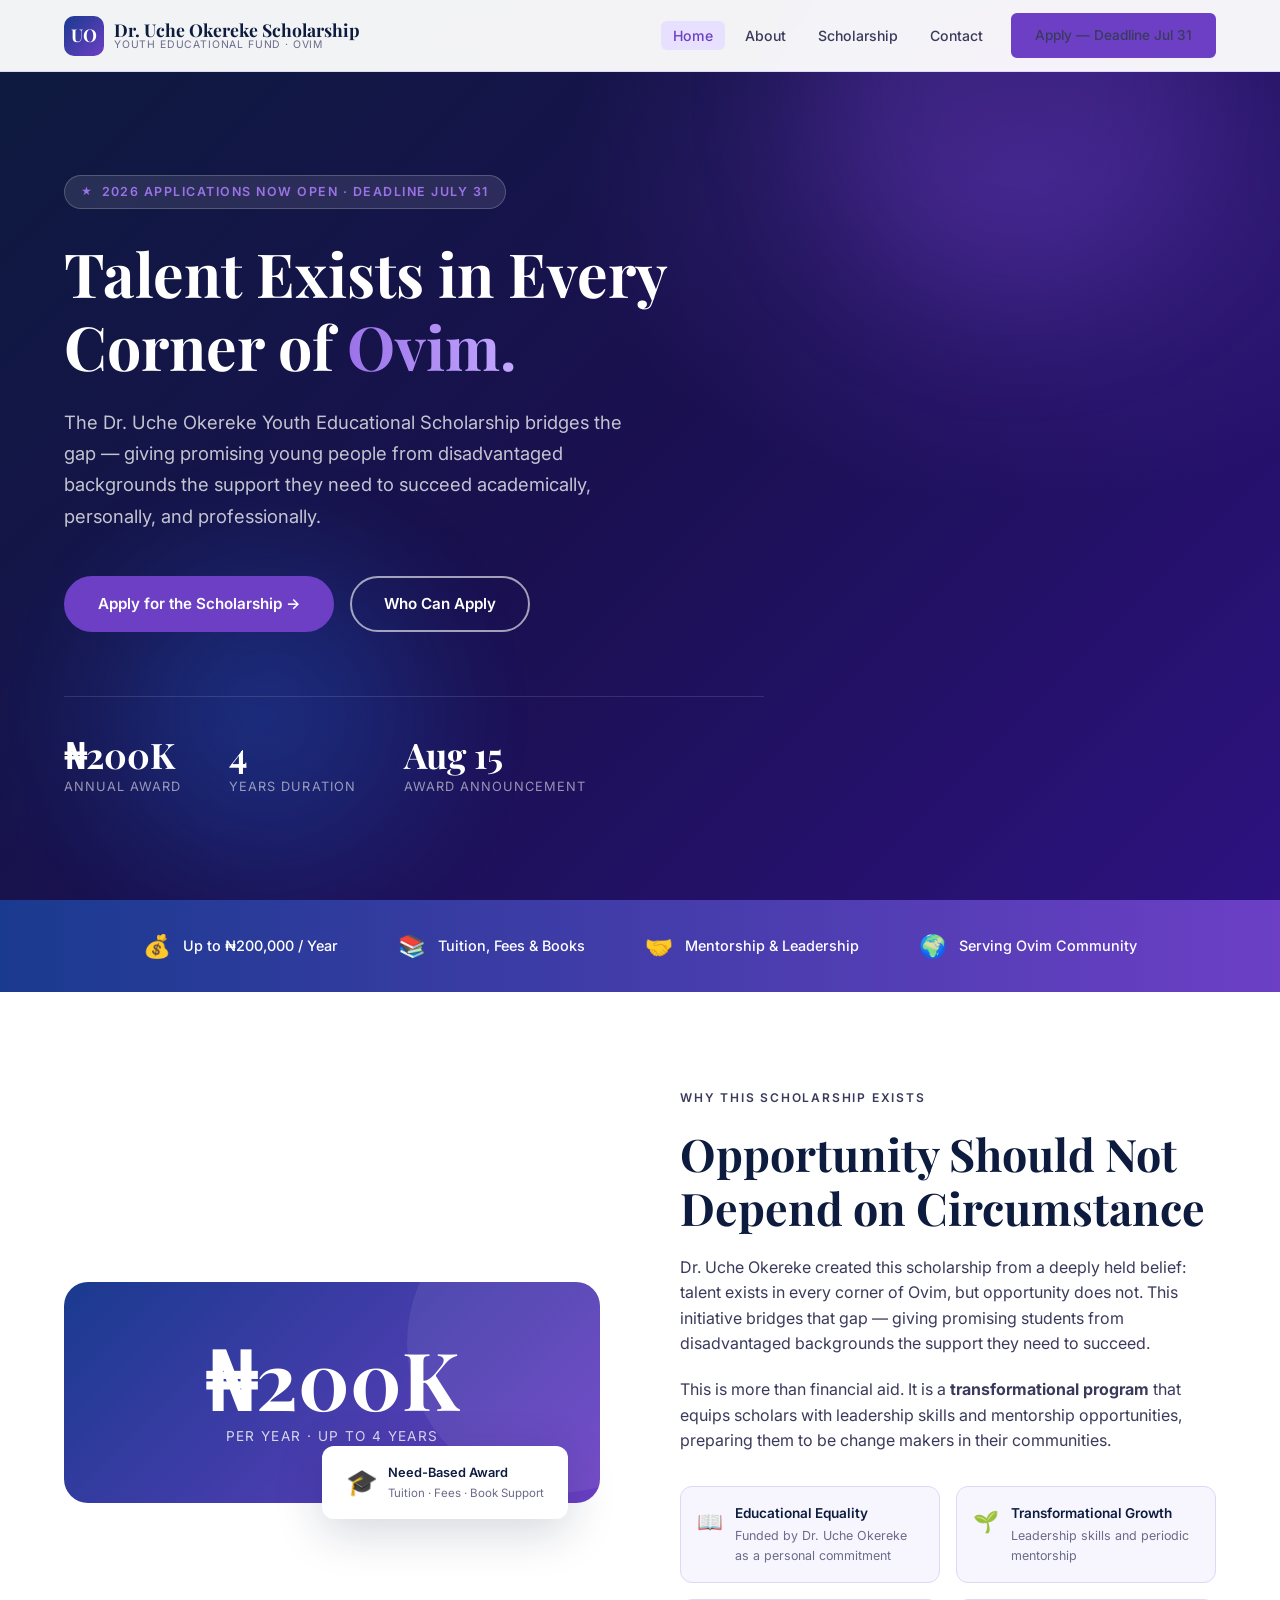
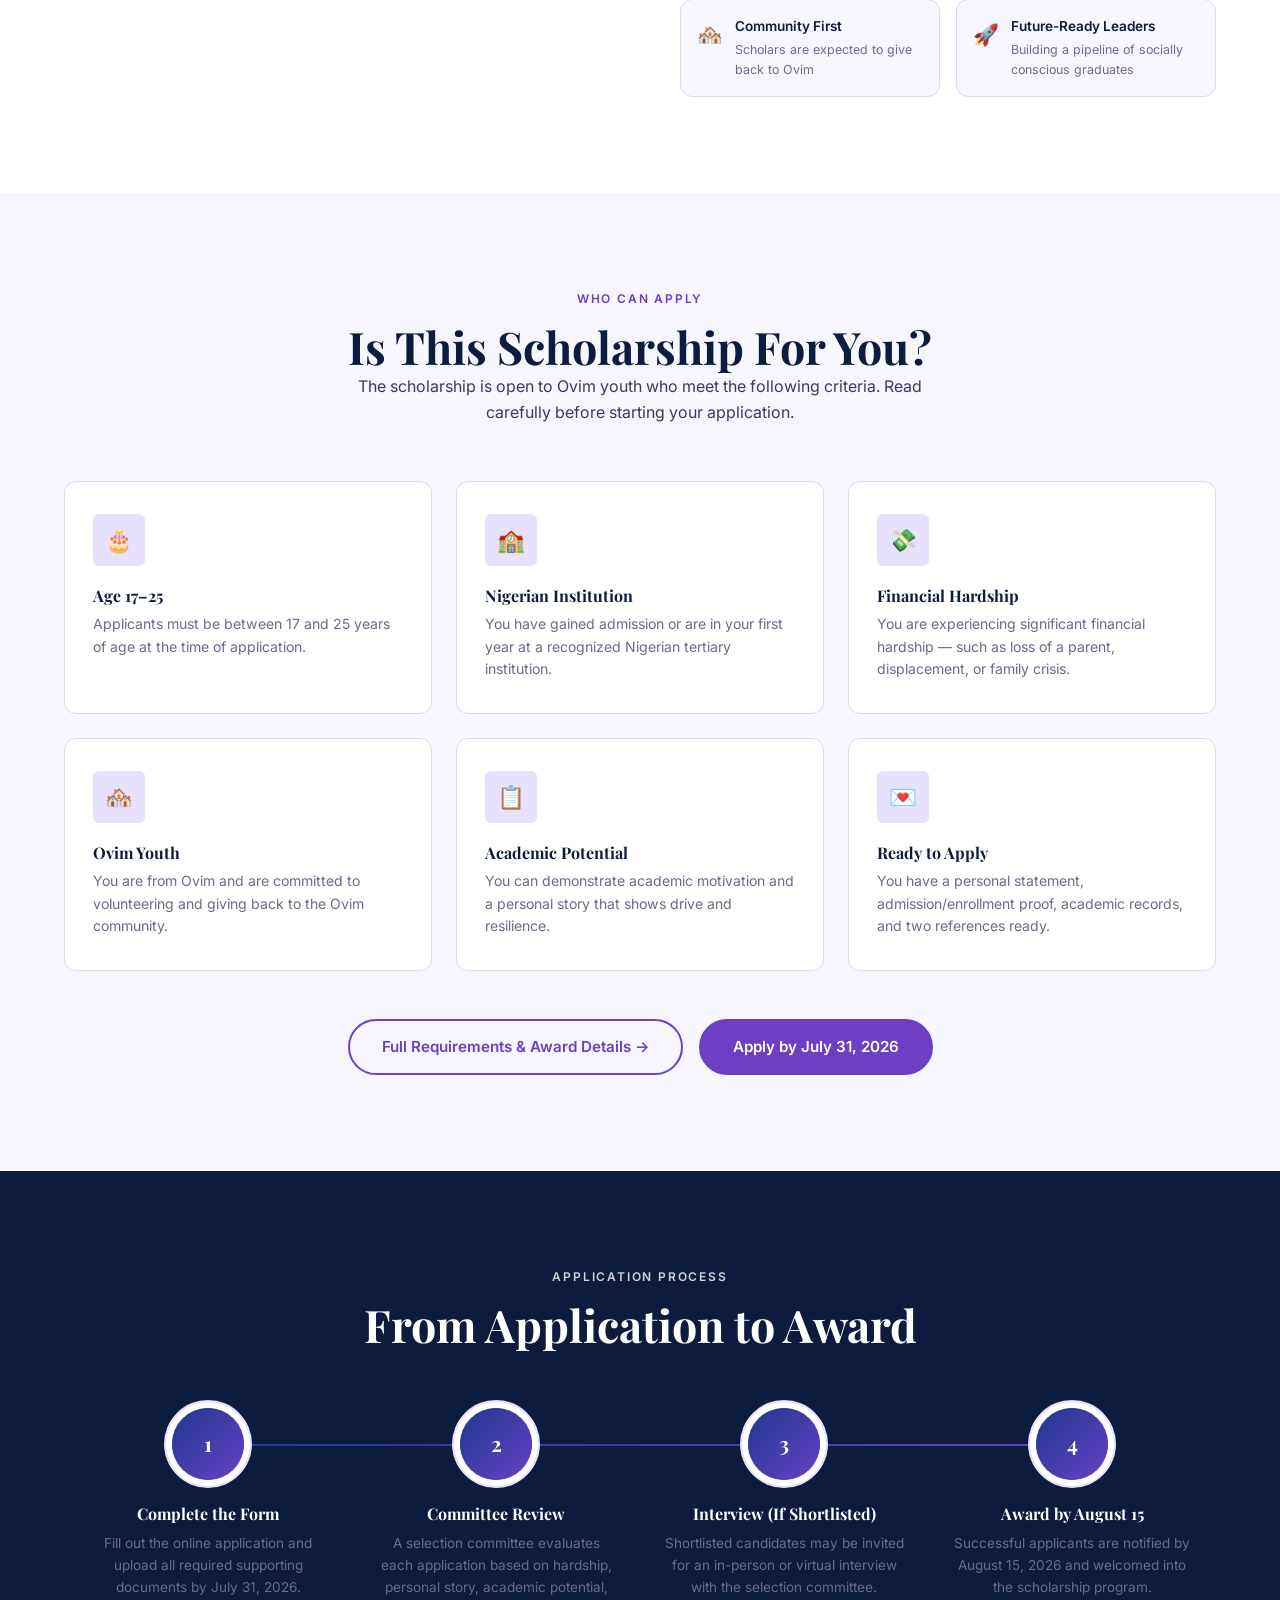
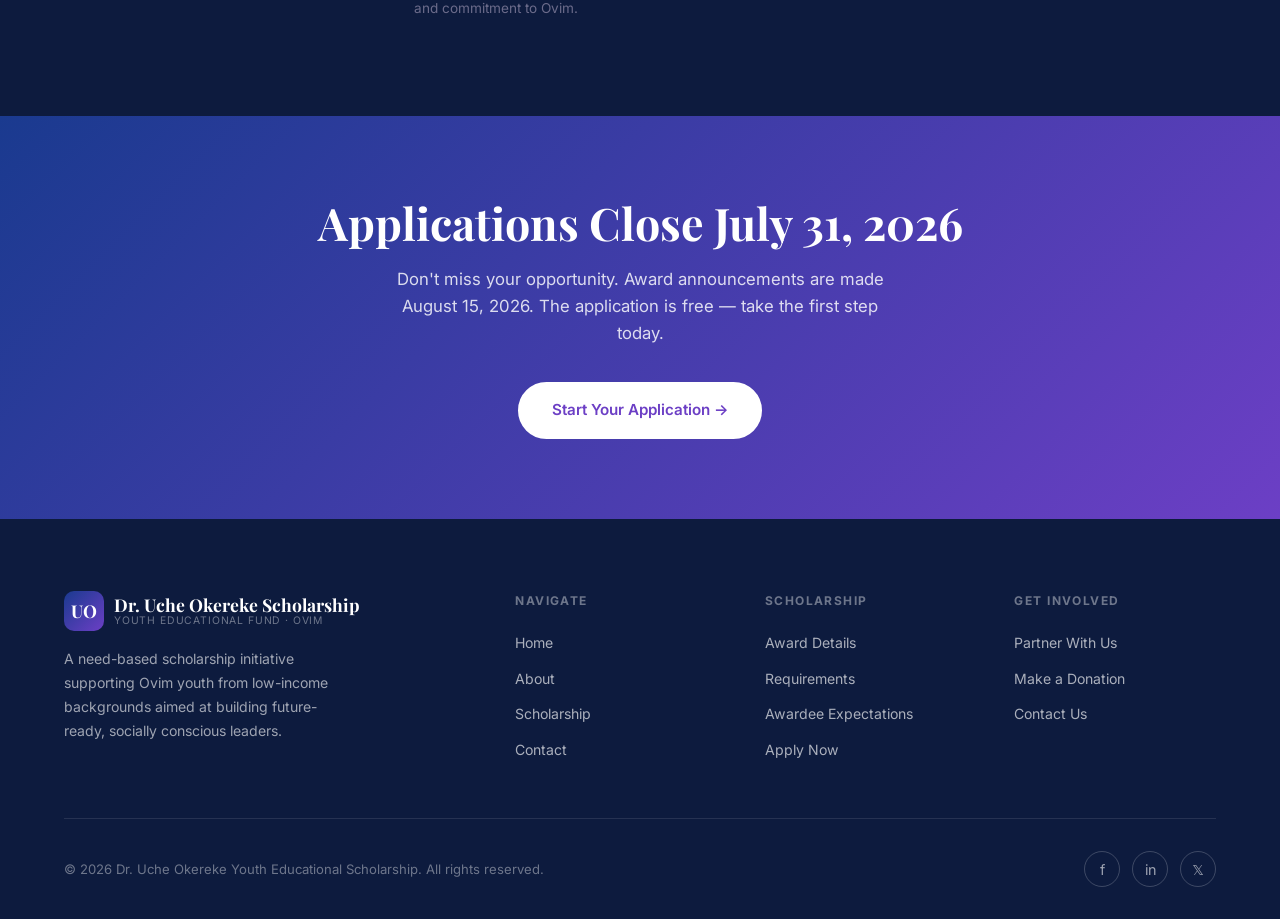
==== index.html @ 99427099 "urls" ====
<!DOCTYPE html>
<html lang="en">
<head>
  <meta charset="UTF-8" />
  <meta name="viewport" content="width=device-width, initial-scale=1.0" />
  <title>Dr. Uche Okereke Youth Educational Scholarship</title>
  <meta name="description" content="A need-based scholarship supporting Ovim youth from low-income backgrounds pursuing higher education at Nigerian institutions." />
  <link rel="stylesheet" href="css/styles.css" />
  <link rel="icon" href="data:image/svg+xml,<svg xmlns='http://www.w3.org/2000/svg' viewBox='0 0 32 32'><rect width='32' height='32' rx='8' fill='%236c3fc5'/><text y='24' x='5' font-size='22'>🎓</text></svg>" />
</head>
<body>

  <!-- NAVIGATION -->
  <nav class="navbar" role="navigation" aria-label="Main navigation">
    <div class="container">
      <a href="/" class="nav-logo" aria-label="Scholarship Home">
        <div class="nav-logo__icon">UO</div>
        <div class="nav-logo__text">
          Dr. Uche Okereke Scholarship
          <span>Youth Educational Fund · Ovim</span>
        </div>
      </a>
      <button class="nav-toggle" id="navToggle" aria-label="Toggle menu" aria-expanded="false">
        <span></span><span></span><span></span>
      </button>
      <ul class="nav-links" id="navLinks" role="list">
        <li><a href="/" class="active">Home</a></li>
        <li><a href="/about">About</a></li>
        <li><a href="/scholarship">Scholarship</a></li>
        <li><a href="/contact">Contact</a></li>
        <li><a href="/application" class="btn btn--primary">Apply — Deadline Jul 31</a></li>
      </ul>
    </div>
  </nav>


  <!-- HERO -->
  <header class="hero">
    <div class="hero__orb hero__orb--1"></div>
    <div class="hero__orb hero__orb--2"></div>
    <div class="container">
      <div class="hero__content">
        <div class="hero__tag">2026 Applications Now Open · Deadline July 31</div>
        <h1>Talent Exists in Every Corner of <em>Ovim.</em></h1>
        <p class="hero__sub">
          The Dr. Uche Okereke Youth Educational Scholarship bridges the gap — giving
          promising young people from disadvantaged backgrounds the support they need
          to succeed academically, personally, and professionally.
        </p>
        <div class="hero__actions">
          <a href="/application" class="btn btn--primary">Apply for the Scholarship →</a>
          <a href="/scholarship" class="btn btn--outline-white">Who Can Apply</a>
        </div>
        <div class="hero__stats">
          <div>
            <div class="hero__stat-num">₦200K</div>
            <div class="hero__stat-label">Annual Award</div>
          </div>
          <div>
            <div class="hero__stat-num">4</div>
            <div class="hero__stat-label">Years Duration</div>
          </div>
          <div>
            <div class="hero__stat-num">Aug 15</div>
            <div class="hero__stat-label">Award Announcement</div>
          </div>
        </div>
      </div>
    </div>
  </header>


  <!-- MISSION STRIP -->
  <div class="mission-strip">
    <div class="container">
      <div class="mission-strip__inner">
        <div class="mission-strip__item">
          <span class="mission-strip__item-icon">💰</span>
          <span class="mission-strip__item-text">Up to ₦200,000 / Year</span>
        </div>
        <div class="mission-strip__item">
          <span class="mission-strip__item-icon">📚</span>
          <span class="mission-strip__item-text">Tuition, Fees &amp; Books</span>
        </div>
        <div class="mission-strip__item">
          <span class="mission-strip__item-icon">🤝</span>
          <span class="mission-strip__item-text">Mentorship &amp; Leadership</span>
        </div>
        <div class="mission-strip__item">
          <span class="mission-strip__item-icon">🌍</span>
          <span class="mission-strip__item-text">Serving Ovim Community</span>
        </div>
      </div>
    </div>
  </div>


  <!-- ABOUT SECTION -->
  <section class="section" id="about">
    <div class="container">
      <div class="about-grid">

        <div class="about__visual fade-up">
          <div class="about__card">
            <div class="about__card-num">₦200K</div>
            <div class="about__card-label">Per Year · Up to 4 Years</div>
          </div>
          <div class="about__badge">
            <div class="about__badge-icon">🎓</div>
            <div class="about__badge-text">
              Need-Based Award
              <span>Tuition · Fees · Book Support</span>
            </div>
          </div>
        </div>

        <div class="about__text fade-up">
          <p class="eyebrow">Why This Scholarship Exists</p>
          <h2>Opportunity Should Not Depend on Circumstance</h2>
          <p>
            Dr. Uche Okereke created this scholarship from a deeply held belief: talent exists in every
            corner of Ovim, but opportunity does not. This initiative bridges that gap — giving promising
            students from disadvantaged backgrounds the support they need to succeed.
          </p>
          <p>
            This is more than financial aid. It is a <strong>transformational program</strong> that equips
            scholars with leadership skills and mentorship opportunities, preparing them to be
            change makers in their communities.
          </p>
          <div class="about__values fade-up-stagger">
            <div class="about__value-item">
              <div class="about__value-icon">📖</div>
              <div>
                <div class="about__value-title">Educational Equality</div>
                <div class="about__value-desc">Funded by Dr. Uche Okereke as a personal commitment</div>
              </div>
            </div>
            <div class="about__value-item">
              <div class="about__value-icon">🌱</div>
              <div>
                <div class="about__value-title">Transformational Growth</div>
                <div class="about__value-desc">Leadership skills and periodic mentorship</div>
              </div>
            </div>
            <div class="about__value-item">
              <div class="about__value-icon">🏘️</div>
              <div>
                <div class="about__value-title">Community First</div>
                <div class="about__value-desc">Scholars are expected to give back to Ovim</div>
              </div>
            </div>
            <div class="about__value-item">
              <div class="about__value-icon">🚀</div>
              <div>
                <div class="about__value-title">Future-Ready Leaders</div>
                <div class="about__value-desc">Building a pipeline of socially conscious graduates</div>
              </div>
            </div>
          </div>
        </div>

      </div>
    </div>
  </section>


  <!-- WHO CAN APPLY -->
  <section class="section section--alt" id="eligibility">
    <div class="container">
      <div style="text-align:center; max-width:600px; margin:0 auto 56px;" class="fade-up">
        <p class="eyebrow">Who Can Apply</p>
        <h2>Is This Scholarship For You?</h2>
        <p>The scholarship is open to Ovim youth who meet the following criteria. Read carefully before starting your application.</p>
      </div>

      <div class="eligibility-grid fade-up-stagger">
        <div class="eligibility-card">
          <div class="eligibility-card__icon">🎂</div>
          <h3>Age 17–25</h3>
          <p>Applicants must be between 17 and 25 years of age at the time of application.</p>
        </div>
        <div class="eligibility-card">
          <div class="eligibility-card__icon">🏫</div>
          <h3>Nigerian Institution</h3>
          <p>You have gained admission or are in your first year at a recognized Nigerian tertiary institution.</p>
        </div>
        <div class="eligibility-card">
          <div class="eligibility-card__icon">💸</div>
          <h3>Financial Hardship</h3>
          <p>You are experiencing significant financial hardship — such as loss of a parent, displacement, or family crisis.</p>
        </div>
        <div class="eligibility-card">
          <div class="eligibility-card__icon">🏘️</div>
          <h3>Ovim Youth</h3>
          <p>You are from Ovim and are committed to volunteering and giving back to the Ovim community.</p>
        </div>
        <div class="eligibility-card">
          <div class="eligibility-card__icon">📋</div>
          <h3>Academic Potential</h3>
          <p>You can demonstrate academic motivation and a personal story that shows drive and resilience.</p>
        </div>
        <div class="eligibility-card">
          <div class="eligibility-card__icon">💌</div>
          <h3>Ready to Apply</h3>
          <p>You have a personal statement, admission/enrollment proof, academic records, and two references ready.</p>
        </div>
      </div>

      <div style="text-align:center; margin-top:48px;" class="fade-up">
        <a href="/scholarship" class="btn btn--outline">Full Requirements &amp; Award Details →</a>
        &nbsp;&nbsp;
        <a href="/application" class="btn btn--primary">Apply by July 31, 2026</a>
      </div>
    </div>
  </section>


  <!-- HOW IT WORKS -->
  <section class="section section--dark">
    <div class="container">
      <div style="text-align:center; max-width:560px; margin:0 auto 0;" class="fade-up">
        <p class="eyebrow eyebrow--white">Application Process</p>
        <h2>From Application to Award</h2>
      </div>
      <div class="process-steps fade-up-stagger">
        <div class="step">
          <div class="step__num">1</div>
          <h3>Complete the Form</h3>
          <p>Fill out the online application and upload all required supporting documents by July 31, 2026.</p>
        </div>
        <div class="step">
          <div class="step__num">2</div>
          <h3>Committee Review</h3>
          <p>A selection committee evaluates each application based on hardship, personal story, academic potential, and commitment to Ovim.</p>
        </div>
        <div class="step">
          <div class="step__num">3</div>
          <h3>Interview (If Shortlisted)</h3>
          <p>Shortlisted candidates may be invited for an in-person or virtual interview with the selection committee.</p>
        </div>
        <div class="step">
          <div class="step__num">4</div>
          <h3>Award by August 15</h3>
          <p>Successful applicants are notified by August 15, 2026 and welcomed into the scholarship program.</p>
        </div>
      </div>
    </div>
  </section>


  <!-- CTA BANNER -->
  <section class="section" style="background:linear-gradient(135deg,var(--royal-blue),var(--vivid-purple));text-align:center;padding:80px 0;">
    <div class="container fade-up">
      <h2 style="color:white;margin-bottom:16px;">Applications Close July 31, 2026</h2>
      <p style="color:rgba(255,255,255,0.82);max-width:500px;margin:0 auto 36px;font-size:1.05rem;">
        Don't miss your opportunity. Award announcements are made August 15, 2026.
        The application is free — take the first step today.
      </p>
      <a href="/application" class="btn btn--white">Start Your Application →</a>
    </div>
  </section>


  <!-- FOOTER -->
  <footer class="footer">
    <div class="container">
      <div class="footer-grid">
        <div class="footer-brand">
          <div class="nav-logo" style="margin-bottom:12px;">
            <div class="nav-logo__icon">UO</div>
            <div class="nav-logo__text" style="color:white;">
              Dr. Uche Okereke Scholarship
              <span style="color:rgba(255,255,255,0.4);">Youth Educational Fund · Ovim</span>
            </div>
          </div>
          <p>A need-based scholarship initiative supporting Ovim youth from low-income backgrounds aimed at building future-ready, socially conscious leaders.</p>
        </div>
        <div>
          <div class="footer-col__title">Navigate</div>
          <ul class="footer-col__links">
            <li><a href="/">Home</a></li>
            <li><a href="/about">About</a></li>
            <li><a href="/scholarship">Scholarship</a></li>
            <li><a href="/contact">Contact</a></li>
          </ul>
        </div>
        <div>
          <div class="footer-col__title">Scholarship</div>
          <ul class="footer-col__links">
            <li><a href="/scholarship">Award Details</a></li>
            <li><a href="/scholarship#requirements">Requirements</a></li>
            <li><a href="/scholarship#expectations">Awardee Expectations</a></li>
            <li><a href="/application">Apply Now</a></li>
          </ul>
        </div>
        <div>
          <div class="footer-col__title">Get Involved</div>
          <ul class="footer-col__links">
            <li><a href="/contact">Partner With Us</a></li>
            <li><a href="/contact">Make a Donation</a></li>
            <li><a href="/contact">Contact Us</a></li>
          </ul>
        </div>
      </div>
      <div class="footer-bottom">
        <p>© 2026 Dr. Uche Okereke Youth Educational Scholarship. All rights reserved.</p>
        <div class="social-links">
          <a href="#" class="social-link" aria-label="Facebook">f</a>
          <a href="#" class="social-link" aria-label="Instagram">in</a>
          <a href="#" class="social-link" aria-label="Twitter">𝕏</a>
        </div>
      </div>
    </div>
  </footer>

  <script src="js/main.js"></script>
</body>
</html>
---- css/styles.css ----
/* ============================================================
   SCHOLARSHIP FOUNDATION — Global Styles
   Color Scheme: Blue · Purple · White
   ============================================================ */

/* ---------- Google Fonts ---------- */
@import url('https://fonts.googleapis.com/css2?family=Playfair+Display:wght@600;700&family=Inter:wght@300;400;500;600&display=swap');

/* ---------- CSS Variables ---------- */
:root {
  --deep-navy:    #0d1b3e;   /* primary dark */
  --royal-blue:   #1a3a8f;   /* primary blue */
  --mid-blue:     #2756c8;   /* accent blue */
  --vivid-purple: #6c3fc5;   /* signature purple */
  --soft-purple:  #9b72e8;   /* light purple */
  --lavender:     #e8e0ff;   /* tint / background accent */
  --white:        #ffffff;
  --off-white:    #f7f6ff;   /* very subtle purple tint */
  --text-dark:    #0d1b3e;
  --text-body:    #3a3a5c;
  --text-muted:   #6b6b8a;
  --border:       #ddd8f5;

  --display-font: 'Playfair Display', Georgia, serif;
  --body-font:    'Inter', system-ui, sans-serif;

  --radius-sm: 6px;
  --radius-md: 12px;
  --radius-lg: 24px;
  --shadow:    0 4px 24px rgba(108, 63, 197, 0.12);
  --shadow-lg: 0 12px 48px rgba(13, 27, 62, 0.18);

  --nav-height: 72px;
  --max-width:  1200px;
}

/* ---------- Reset ---------- */
*, *::before, *::after { box-sizing: border-box; margin: 0; padding: 0; }
html { scroll-behavior: smooth; }
body {
  font-family: var(--body-font);
  color: var(--text-body);
  background: var(--white);
  line-height: 1.6;
  -webkit-font-smoothing: antialiased;
}
img { max-width: 100%; display: block; }
a { color: inherit; text-decoration: none; }
ul { list-style: none; }

/* ---------- Utility ---------- */
.container { width: 90%; max-width: var(--max-width); margin: 0 auto; }
.section { padding: 96px 0; }
.section--alt { background: var(--off-white); }
.section--dark { background: var(--deep-navy); color: var(--white); }

.eyebrow {
  font-family: var(--body-font);
  font-size: 0.75rem;
  font-weight: 600;
  letter-spacing: 0.15em;
  text-transform: uppercase;
  color: var(--vivid-purple);
  margin-bottom: 12px;
}
.eyebrow--white { color: var(--soft-purple); }

h1, h2, h3, h4 { font-family: var(--display-font); color: var(--text-dark); line-height: 1.2; }
.section--dark h1,
.section--dark h2,
.section--dark h3 { color: var(--white); }

h1 { font-size: clamp(2.4rem, 5vw, 3.8rem); }
h2 { font-size: clamp(1.8rem, 3.5vw, 2.8rem); }
h3 { font-size: 1.4rem; }

p { font-size: 1rem; color: var(--text-body); }
.section--dark p { color: rgba(255,255,255,0.8); }

/* ---------- Buttons ---------- */
.btn {
  display: inline-flex;
  align-items: center;
  gap: 8px;
  padding: 14px 32px;
  border-radius: 50px;
  font-family: var(--body-font);
  font-size: 0.95rem;
  font-weight: 600;
  cursor: pointer;
  border: 2px solid transparent;
  transition: all 0.25s ease;
  white-space: nowrap;
}
.btn--primary {
  background: var(--vivid-purple);
  color: var(--white);
  border-color: var(--vivid-purple);
}
.btn--primary:hover {
  background: #5a2fa8;
  border-color: #5a2fa8;
  transform: translateY(-2px);
  box-shadow: 0 8px 24px rgba(108,63,197,0.35);
}
.btn--outline {
  background: transparent;
  color: var(--vivid-purple);
  border-color: var(--vivid-purple);
}
.btn--outline:hover {
  background: var(--vivid-purple);
  color: var(--white);
  transform: translateY(-2px);
}
.btn--white {
  background: var(--white);
  color: var(--vivid-purple);
  border-color: var(--white);
}
.btn--white:hover {
  background: var(--lavender);
  transform: translateY(-2px);
}
.btn--outline-white {
  background: transparent;
  color: var(--white);
  border-color: rgba(255,255,255,0.6);
}
.btn--outline-white:hover {
  background: rgba(255,255,255,0.12);
  border-color: var(--white);
}

/* ---------- Navigation ---------- */
.navbar {
  position: fixed;
  top: 0; left: 0; right: 0;
  height: var(--nav-height);
  background: rgba(255,255,255,0.95);
  backdrop-filter: blur(12px);
  -webkit-backdrop-filter: blur(12px);
  border-bottom: 1px solid var(--border);
  z-index: 1000;
  display: flex;
  align-items: center;
}
.navbar .container {
  display: flex;
  align-items: center;
  justify-content: space-between;
  width: 90%;
}
.nav-logo {
  display: flex;
  align-items: center;
  gap: 10px;
}
.nav-logo__icon {
  width: 40px; height: 40px;
  background: linear-gradient(135deg, var(--royal-blue), var(--vivid-purple));
  border-radius: 10px;
  display: flex; align-items: center; justify-content: center;
  color: white; font-family: var(--display-font); font-size: 1.1rem; font-weight: 700;
}
.nav-logo__text {
  font-family: var(--display-font);
  font-size: 1.1rem;
  font-weight: 700;
  color: var(--deep-navy);
  line-height: 1.1;
}
.nav-logo__text span { display: block; font-size: 0.65rem; font-family: var(--body-font); color: var(--text-muted); font-weight: 400; letter-spacing: 0.08em; text-transform: uppercase; }

.nav-links {
  display: flex;
  align-items: center;
  gap: 8px;
}
.nav-links a {
  font-size: 0.88rem;
  font-weight: 500;
  color: var(--text-body);
  padding: 6px 12px;
  border-radius: var(--radius-sm);
  transition: all 0.2s;
}
.nav-links a:hover, .nav-links a.active {
  color: var(--vivid-purple);
  background: var(--lavender);
}
.nav-links .btn { margin-left: 8px; padding: 10px 22px; font-size: 0.85rem; }

.nav-toggle {
  display: none;
  background: none; border: none; cursor: pointer;
  flex-direction: column; gap: 5px; padding: 4px;
}
.nav-toggle span {
  display: block; width: 24px; height: 2px;
  background: var(--deep-navy);
  transition: all 0.3s;
  border-radius: 2px;
}

/* ---------- Hero ---------- */
.hero {
  min-height: 100vh;
  display: flex;
  align-items: center;
  position: relative;
  overflow: hidden;
  padding-top: var(--nav-height);
  background: linear-gradient(135deg, var(--deep-navy) 0%, #1a1050 50%, #2d1280 100%);
}
.hero::before {
  content: '';
  position: absolute;
  inset: 0;
  background:
    radial-gradient(ellipse 60% 60% at 80% 20%, rgba(108,63,197,0.35) 0%, transparent 60%),
    radial-gradient(ellipse 40% 50% at 20% 80%, rgba(27,58,143,0.4) 0%, transparent 55%);
  pointer-events: none;
}
/* Floating orb decoration */
.hero__orb {
  position: absolute;
  border-radius: 50%;
  filter: blur(60px);
  pointer-events: none;
  animation: float 8s ease-in-out infinite;
}
.hero__orb--1 {
  width: 400px; height: 400px;
  background: rgba(108,63,197,0.25);
  top: -100px; right: 5%;
  animation-delay: 0s;
}
.hero__orb--2 {
  width: 280px; height: 280px;
  background: rgba(39,86,200,0.2);
  bottom: 5%; left: 10%;
  animation-delay: -4s;
}
@keyframes float {
  0%, 100% { transform: translateY(0) scale(1); }
  50%       { transform: translateY(-30px) scale(1.05); }
}

.hero__content {
  position: relative;
  z-index: 1;
  max-width: 700px;
  padding: 80px 0;
}
.hero__tag {
  display: inline-flex;
  align-items: center;
  gap: 8px;
  background: rgba(255,255,255,0.1);
  border: 1px solid rgba(255,255,255,0.2);
  color: var(--soft-purple);
  font-size: 0.78rem;
  font-weight: 600;
  letter-spacing: 0.12em;
  text-transform: uppercase;
  padding: 6px 16px;
  border-radius: 50px;
  margin-bottom: 28px;
}
.hero__tag::before { content: '★'; font-size: 0.65rem; }
.hero h1 { color: var(--white); margin-bottom: 24px; }
.hero h1 em {
  font-style: normal;
  background: linear-gradient(90deg, var(--soft-purple), #c3a8ff);
  -webkit-background-clip: text;
  -webkit-text-fill-color: transparent;
  background-clip: text;
}
.hero__sub {
  font-size: 1.15rem;
  color: rgba(255,255,255,0.75);
  margin-bottom: 44px;
  max-width: 560px;
  line-height: 1.7;
}
.hero__actions { display: flex; gap: 16px; flex-wrap: wrap; }
.hero__stats {
  display: flex;
  gap: 48px;
  margin-top: 64px;
  padding-top: 40px;
  border-top: 1px solid rgba(255,255,255,0.12);
  flex-wrap: wrap;
}
.hero__stat-num {
  font-family: var(--display-font);
  font-size: 2.2rem;
  font-weight: 700;
  color: var(--white);
  line-height: 1;
}
.hero__stat-label {
  font-size: 0.8rem;
  color: rgba(255,255,255,0.55);
  margin-top: 4px;
  text-transform: uppercase;
  letter-spacing: 0.08em;
}

/* ---------- Mission Strip ---------- */
.mission-strip {
  background: linear-gradient(90deg, var(--royal-blue), var(--vivid-purple));
  padding: 28px 0;
  overflow: hidden;
}
.mission-strip__inner {
  display: flex;
  align-items: center;
  justify-content: center;
  gap: 60px;
  flex-wrap: wrap;
}
.mission-strip__item {
  display: flex;
  align-items: center;
  gap: 12px;
  color: white;
}
.mission-strip__item-icon {
  font-size: 1.4rem;
}
.mission-strip__item-text {
  font-size: 0.9rem;
  font-weight: 500;
}

/* ---------- About Section ---------- */
.about-grid {
  display: grid;
  grid-template-columns: 1fr 1fr;
  gap: 80px;
  align-items: center;
}
.about__visual {
  position: relative;
}
.about__card {
  background: linear-gradient(135deg, var(--royal-blue), var(--vivid-purple));
  border-radius: var(--radius-lg);
  padding: 56px 40px;
  color: white;
  text-align: center;
  position: relative;
  overflow: hidden;
}
.about__card::after {
  content: '';
  position: absolute;
  top: -40%; right: -20%;
  width: 300px; height: 300px;
  border-radius: 50%;
  background: rgba(255,255,255,0.07);
}
.about__card-num {
  font-family: var(--display-font);
  font-size: 5rem;
  font-weight: 700;
  line-height: 1;
  margin-bottom: 8px;
}
.about__card-label { font-size: 0.85rem; opacity: 0.8; text-transform: uppercase; letter-spacing: 0.1em; }
.about__badge {
  position: absolute;
  bottom: -16px; right: 32px;
  background: var(--white);
  border-radius: var(--radius-md);
  padding: 16px 24px;
  box-shadow: var(--shadow-lg);
  display: flex; align-items: center; gap: 10px;
}
.about__badge-icon { font-size: 1.6rem; }
.about__badge-text { font-size: 0.8rem; font-weight: 600; color: var(--text-dark); }
.about__badge-text span { display: block; font-weight: 400; color: var(--text-muted); font-size: 0.72rem; }

.about__text h2 { margin-bottom: 20px; }
.about__text p { margin-bottom: 20px; color: var(--text-body); }
.about__values {
  display: grid;
  grid-template-columns: 1fr 1fr;
  gap: 16px;
  margin-top: 32px;
}
.about__value-item {
  display: flex;
  align-items: flex-start;
  gap: 12px;
  padding: 16px;
  background: var(--off-white);
  border-radius: var(--radius-md);
  border: 1px solid var(--border);
}
.about__value-icon { font-size: 1.3rem; flex-shrink: 0; margin-top: 2px; }
.about__value-title { font-weight: 600; font-size: 0.85rem; color: var(--text-dark); }
.about__value-desc { font-size: 0.78rem; color: var(--text-muted); margin-top: 2px; }

/* ---------- Eligibility ---------- */
.eligibility-grid {
  display: grid;
  grid-template-columns: repeat(auto-fit, minmax(280px, 1fr));
  gap: 24px;
  margin-top: 56px;
}
.eligibility-card {
  background: var(--white);
  border: 1px solid var(--border);
  border-radius: var(--radius-md);
  padding: 32px 28px;
  transition: all 0.3s ease;
  position: relative;
  overflow: hidden;
}
.eligibility-card::before {
  content: '';
  position: absolute;
  top: 0; left: 0; right: 0;
  height: 3px;
  background: linear-gradient(90deg, var(--royal-blue), var(--vivid-purple));
  transform: scaleX(0);
  transform-origin: left;
  transition: transform 0.3s ease;
}
.eligibility-card:hover { box-shadow: var(--shadow); transform: translateY(-4px); border-color: var(--soft-purple); }
.eligibility-card:hover::before { transform: scaleX(1); }
.eligibility-card__icon {
  width: 52px; height: 52px;
  background: var(--lavender);
  border-radius: var(--radius-sm);
  display: flex; align-items: center; justify-content: center;
  font-size: 1.4rem;
  margin-bottom: 20px;
}
.eligibility-card h3 { font-size: 1rem; margin-bottom: 8px; }
.eligibility-card p { font-size: 0.88rem; color: var(--text-muted); line-height: 1.6; }

/* ---------- Process Steps ---------- */
.process-steps {
  display: grid;
  grid-template-columns: repeat(auto-fit, minmax(220px, 1fr));
  gap: 0;
  margin-top: 56px;
  position: relative;
}
.process-steps::before {
  content: '';
  position: absolute;
  top: 36px; left: 10%; right: 10%;
  height: 2px;
  background: linear-gradient(90deg, var(--royal-blue), var(--vivid-purple));
}
.step {
  text-align: center;
  padding: 0 24px;
  position: relative;
  z-index: 1;
}
.step__num {
  width: 72px; height: 72px;
  background: linear-gradient(135deg, var(--royal-blue), var(--vivid-purple));
  border-radius: 50%;
  display: flex; align-items: center; justify-content: center;
  font-family: var(--display-font);
  font-size: 1.3rem;
  font-weight: 700;
  color: white;
  margin: 0 auto 24px;
  box-shadow: 0 0 0 6px var(--white), 0 0 0 8px var(--lavender);
}
.step h3 { margin-bottom: 10px; font-size: 1rem; }
.step p { font-size: 0.85rem; color: var(--text-muted); }

/* ---------- Application Page ---------- */
.application-layout {
  display: grid;
  grid-template-columns: 1fr 360px;
  gap: 48px;
  align-items: start;
  padding-top: calc(var(--nav-height) + 48px);
}

.application-form-wrap {
  background: var(--white);
  border: 1px solid var(--border);
  border-radius: var(--radius-lg);
  padding: 48px;
  box-shadow: var(--shadow);
}
.form-title { margin-bottom: 8px; }
.form-subtitle { color: var(--text-muted); margin-bottom: 40px; font-size: 0.95rem; }

.form-section {
  margin-bottom: 40px;
  padding-bottom: 40px;
  border-bottom: 1px solid var(--border);
}
.form-section:last-of-type { border-bottom: none; margin-bottom: 0; }
.form-section__title {
  font-family: var(--display-font);
  font-size: 1.1rem;
  color: var(--deep-navy);
  margin-bottom: 24px;
  padding-bottom: 12px;
  border-bottom: 2px solid var(--lavender);
  display: flex;
  align-items: center;
  gap: 10px;
}
.form-section__title .section-icon { font-size: 1.1rem; }

.form-row { display: grid; grid-template-columns: 1fr 1fr; gap: 20px; }
.form-group { margin-bottom: 20px; }
.form-group label {
  display: block;
  font-size: 0.82rem;
  font-weight: 600;
  color: var(--text-dark);
  margin-bottom: 6px;
  text-transform: uppercase;
  letter-spacing: 0.06em;
}
.form-group label .required { color: var(--vivid-purple); margin-left: 2px; }

.form-group input:not([type="checkbox"]):not([type="radio"]):not([type="file"]),
.form-group select,
.form-group textarea {
  width: 100%;
  padding: 12px 16px;
  border: 1.5px solid var(--border);
  border-radius: var(--radius-sm);
  font-family: var(--body-font);
  font-size: 0.92rem;
  color: var(--text-dark);
  background: var(--white);
  transition: all 0.2s;
  outline: none;
  -webkit-appearance: none;
}

/* Checkboxes and radios — never get the full-width input treatment */
.form-group input[type="checkbox"],
.form-group input[type="radio"] {
  width: auto;
  padding: 0;
  border: none;
  background: none;
  -webkit-appearance: auto;
  appearance: auto;
  flex-shrink: 0;
  width: 18px;
  height: 18px;
  margin-top: 2px;
  accent-color: var(--vivid-purple);
  cursor: pointer;
  position: static; /* prevent any accidental absolute positioning bleed */
  z-index: auto;
}
.form-group input:focus,
.form-group select:focus,
.form-group textarea:focus {
  border-color: var(--vivid-purple);
  box-shadow: 0 0 0 3px rgba(108,63,197,0.12);
}
.form-group input.error,
.form-group select.error,
.form-group textarea.error { border-color: #e74c3c; }
.form-group .error-msg { font-size: 0.78rem; color: #e74c3c; margin-top: 4px; display: none; }
.form-group.has-error .error-msg { display: block; }

.form-group textarea { min-height: 100px; resize: vertical; }
.form-group select { cursor: pointer; background-image: url("data:image/svg+xml,%3Csvg xmlns='http://www.w3.org/2000/svg' width='12' height='8' viewBox='0 0 12 8'%3E%3Cpath d='M1 1l5 5 5-5' stroke='%236b6b8a' stroke-width='1.5' fill='none' stroke-linecap='round'/%3E%3C/svg%3E"); background-repeat: no-repeat; background-position: right 14px center; padding-right: 40px; }

.form-hint { font-size: 0.78rem; color: var(--text-muted); margin-top: 4px; }

.radio-group, .checkbox-group {
  display: flex;
  flex-direction: column;
  gap: 10px;
}
.radio-item, .checkbox-item {
  display: flex;
  align-items: flex-start;
  gap: 12px;
  cursor: pointer;
  font-size: 0.9rem;
  color: var(--text-body);
  padding: 10px 14px;
  border-radius: var(--radius-sm);
  transition: background 0.15s;
  user-select: none;
}
.radio-item:hover, .checkbox-item:hover {
  background: var(--lavender);
}
.radio-item input, .checkbox-item input {
  /* reset any inherited input styles */
  width: 18px !important;
  height: 18px !important;
  min-width: 18px;
  padding: 0 !important;
  border: none !important;
  background: none !important;
  box-shadow: none !important;
  margin-top: 2px;
  flex-shrink: 0;
  accent-color: var(--vivid-purple);
  cursor: pointer;
  position: static !important;
  -webkit-appearance: auto !important;
  appearance: auto !important;
  z-index: auto !important;
}

.file-upload {
  border: 2px dashed var(--border);
  border-radius: var(--radius-md);
  padding: 32px;
  text-align: center;
  cursor: pointer;
  transition: all 0.2s;
  position: relative;
  overflow: hidden; /* contain the absolute file input inside this box only */
  z-index: 0;
}
.file-upload:hover, .file-upload.dragover {
  border-color: var(--vivid-purple);
  background: var(--lavender);
}
.file-upload input[type="file"] {
  position: absolute;
  inset: 0;
  opacity: 0;
  cursor: pointer;
  border: none;
  box-shadow: none;
  padding: 0;
}
.file-upload input[type="file"]:focus { box-shadow: none; }
.file-upload__icon { font-size: 2rem; margin-bottom: 10px; }
.file-upload__text { font-size: 0.88rem; color: var(--text-muted); }
.file-upload__text strong { color: var(--vivid-purple); }
.file-upload__hint { font-size: 0.75rem; color: var(--text-muted); margin-top: 6px; }
.file-name-display { font-size: 0.82rem; color: var(--vivid-purple); margin-top: 8px; font-weight: 500; }

/* Progress bar */
.form-progress {
  display: flex;
  align-items: center;
  gap: 0;
  margin-bottom: 40px;
}
.progress-step {
  display: flex;
  align-items: center;
  flex: 1;
}
.progress-step__dot {
  width: 32px; height: 32px;
  border-radius: 50%;
  background: var(--border);
  border: 2px solid var(--border);
  display: flex; align-items: center; justify-content: center;
  font-size: 0.75rem;
  font-weight: 700;
  color: var(--text-muted);
  flex-shrink: 0;
  transition: all 0.3s;
}
.progress-step.active .progress-step__dot {
  background: var(--vivid-purple);
  border-color: var(--vivid-purple);
  color: white;
}
.progress-step.done .progress-step__dot {
  background: var(--royal-blue);
  border-color: var(--royal-blue);
  color: white;
}
.progress-step__line {
  flex: 1;
  height: 2px;
  background: var(--border);
  transition: background 0.3s;
}
.progress-step.done .progress-step__line { background: var(--royal-blue); }
.progress-step__label {
  display: none;
}

/* Sidebar */
.application-sidebar { display: flex; flex-direction: column; gap: 24px; }
.sidebar-card {
  background: var(--white);
  border: 1px solid var(--border);
  border-radius: var(--radius-md);
  padding: 28px 24px;
  box-shadow: var(--shadow);
}
.sidebar-card__title {
  font-family: var(--display-font);
  font-size: 1rem;
  color: var(--deep-navy);
  margin-bottom: 16px;
  display: flex; align-items: center; gap: 8px;
}
.sidebar-card--cta {
  background: linear-gradient(135deg, var(--royal-blue), var(--vivid-purple));
  border: none;
  color: white;
}
.sidebar-card--cta .sidebar-card__title { color: white; }
.sidebar-card--cta p { color: rgba(255,255,255,0.85); font-size: 0.88rem; }
.requirements-list { display: flex; flex-direction: column; gap: 12px; }
.req-item { display: flex; align-items: flex-start; gap: 10px; }
.req-check { color: #22c55e; font-size: 1rem; flex-shrink: 0; margin-top: 1px; }
.req-text { font-size: 0.85rem; color: var(--text-body); line-height: 1.5; }
.deadline-date {
  font-family: var(--display-font);
  font-size: 1.8rem;
  color: white;
  font-weight: 700;
  margin: 12px 0 4px;
}
.deadline-label { font-size: 0.75rem; opacity: 0.7; text-transform: uppercase; letter-spacing: 0.08em; }

.form-submit-area {
  margin-top: 40px;
  padding-top: 32px;
  border-top: 1px solid var(--border);
  display: flex;
  justify-content: space-between;
  align-items: center;
  gap: 16px;
  flex-wrap: wrap;
}
.form-submit-area .btn { min-width: 160px; justify-content: center; }

/* Success message */
.success-message {
  display: none;
  text-align: center;
  padding: 60px 40px;
}
.success-message__icon { font-size: 4rem; margin-bottom: 20px; }
.success-message h2 { color: var(--deep-navy); margin-bottom: 12px; }
.success-message p { color: var(--text-muted); max-width: 400px; margin: 0 auto 28px; }

/* ---------- Page Hero (inner pages) ---------- */
.page-hero {
  background: linear-gradient(135deg, var(--deep-navy) 0%, #1a1050 100%);
  padding: calc(var(--nav-height) + 64px) 0 64px;
  text-align: center;
  position: relative;
  overflow: hidden;
}
.page-hero::before {
  content: '';
  position: absolute;
  inset: 0;
  background: radial-gradient(ellipse 50% 80% at 50% 0%, rgba(108,63,197,0.3) 0%, transparent 70%);
}
.page-hero .container { position: relative; z-index: 1; }
.page-hero h1 { color: white; margin-bottom: 16px; }
.page-hero p { color: rgba(255,255,255,0.7); font-size: 1.1rem; max-width: 600px; margin: 0 auto; }

/* ---------- Scholarship Details ---------- */
.award-cards {
  display: grid;
  grid-template-columns: repeat(auto-fit, minmax(200px, 1fr));
  gap: 24px;
  margin: 48px 0;
}
.award-card {
  background: var(--white);
  border: 1px solid var(--border);
  border-radius: var(--radius-md);
  padding: 32px 24px;
  text-align: center;
  transition: all 0.3s;
}
.award-card:hover { box-shadow: var(--shadow); transform: translateY(-4px); }
.award-card__icon { font-size: 2.2rem; margin-bottom: 16px; }
.award-card__value {
  font-family: var(--display-font);
  font-size: 1.6rem;
  font-weight: 700;
  color: var(--deep-navy);
  margin-bottom: 6px;
}
.award-card__label { font-size: 0.82rem; color: var(--text-muted); }

/* ---------- Contact ---------- */
.contact-grid {
  display: grid;
  grid-template-columns: 1fr 1fr;
  gap: 64px;
  align-items: start;
}
.contact-info__item {
  display: flex;
  align-items: flex-start;
  gap: 16px;
  padding: 24px 0;
  border-bottom: 1px solid var(--border);
}
.contact-info__item:last-child { border-bottom: none; }
.contact-info__icon {
  width: 44px; height: 44px;
  background: var(--lavender);
  border-radius: var(--radius-sm);
  display: flex; align-items: center; justify-content: center;
  font-size: 1.1rem;
  flex-shrink: 0;
}
.contact-info__title { font-weight: 600; font-size: 0.9rem; color: var(--text-dark); margin-bottom: 4px; }
.contact-info__value { font-size: 0.88rem; color: var(--text-muted); }

/* ---------- Footer ---------- */
.footer {
  background: var(--deep-navy);
  color: white;
  padding: 72px 0 32px;
}
.footer-grid {
  display: grid;
  grid-template-columns: 2fr 1fr 1fr 1fr;
  gap: 48px;
  margin-bottom: 56px;
}
.footer-brand p { color: rgba(255,255,255,0.6); font-size: 0.88rem; margin-top: 16px; max-width: 280px; line-height: 1.7; }
.footer-col__title { font-size: 0.75rem; font-weight: 700; text-transform: uppercase; letter-spacing: 0.12em; color: rgba(255,255,255,0.4); margin-bottom: 20px; }
.footer-col__links { display: flex; flex-direction: column; gap: 10px; }
.footer-col__links a { font-size: 0.88rem; color: rgba(255,255,255,0.65); transition: color 0.2s; }
.footer-col__links a:hover { color: var(--soft-purple); }
.footer-bottom {
  padding-top: 32px;
  border-top: 1px solid rgba(255,255,255,0.1);
  display: flex;
  justify-content: space-between;
  align-items: center;
  flex-wrap: wrap;
  gap: 16px;
}
.footer-bottom p { font-size: 0.82rem; color: rgba(255,255,255,0.4); }
.social-links { display: flex; gap: 12px; }
.social-link {
  width: 36px; height: 36px;
  border-radius: 50%;
  border: 1px solid rgba(255,255,255,0.2);
  display: flex; align-items: center; justify-content: center;
  font-size: 0.9rem;
  color: rgba(255,255,255,0.6);
  transition: all 0.2s;
}
.social-link:hover { border-color: var(--soft-purple); color: var(--soft-purple); background: rgba(155,114,232,0.12); }

/* ---------- Notification Toast ---------- */
.toast {
  position: fixed;
  bottom: 32px; right: 32px;
  background: var(--deep-navy);
  color: white;
  padding: 16px 24px;
  border-radius: var(--radius-md);
  box-shadow: var(--shadow-lg);
  font-size: 0.9rem;
  z-index: 9999;
  transform: translateY(100px);
  opacity: 0;
  transition: all 0.4s cubic-bezier(0.34, 1.56, 0.64, 1);
  display: flex;
  align-items: center;
  gap: 10px;
  max-width: 360px;
}
.toast.show { transform: translateY(0); opacity: 1; }
.toast.toast--success { border-left: 4px solid #22c55e; }
.toast.toast--error { border-left: 4px solid #ef4444; }

/* ---------- Mobile Nav ---------- */
@media (max-width: 900px) {
  .nav-links {
    position: fixed;
    top: var(--nav-height); left: 0; right: 0;
    background: white;
    flex-direction: column;
    align-items: stretch;
    padding: 20px 24px 28px;
    border-bottom: 1px solid var(--border);
    box-shadow: var(--shadow-lg);
    transform: translateY(-120%);
    transition: transform 0.35s cubic-bezier(0.4, 0, 0.2, 1);
    z-index: 999;
  }
  .nav-links.open { transform: translateY(0); }
  .nav-links a { padding: 10px 4px; border-radius: 0; border-bottom: 1px solid var(--border); }
  .nav-links a:last-child { border-bottom: none; }
  .nav-links .btn { margin: 12px 0 0; width: 100%; justify-content: center; }
  .nav-toggle { display: flex; }
  .nav-toggle.open span:nth-child(1) { transform: translateY(7px) rotate(45deg); }
  .nav-toggle.open span:nth-child(2) { opacity: 0; }
  .nav-toggle.open span:nth-child(3) { transform: translateY(-7px) rotate(-45deg); }
}

@media (max-width: 1024px) {
  .about-grid { grid-template-columns: 1fr; gap: 48px; }
  .about__visual { max-width: 460px; }
  .application-layout { grid-template-columns: 1fr; }
  .application-sidebar { order: -1; }
  .contact-grid { grid-template-columns: 1fr; }
  .footer-grid { grid-template-columns: 1fr 1fr; gap: 32px; }
}

@media (max-width: 640px) {
  .section { padding: 64px 0; }
  .hero__stats { gap: 28px; }
  .process-steps::before { display: none; }
  .form-row { grid-template-columns: 1fr; }
  .about__values { grid-template-columns: 1fr; }
  .application-form-wrap { padding: 28px 20px; }
  .footer-grid { grid-template-columns: 1fr; }
  .hero__actions { flex-direction: column; }
  .hero__actions .btn { width: 100%; justify-content: center; }
}

/* ---------- Animations ---------- */
.fade-up {
  opacity: 0;
  transform: translateY(32px);
  transition: opacity 0.6s ease, transform 0.6s ease;
}
.fade-up.visible { opacity: 1; transform: translateY(0); }

/* Stagger children */
.fade-up-stagger > * {
  opacity: 0;
  transform: translateY(24px);
  transition: opacity 0.5s ease, transform 0.5s ease;
}
.fade-up-stagger.visible > *:nth-child(1) { opacity: 1; transform: none; transition-delay: 0s; }
.fade-up-stagger.visible > *:nth-child(2) { opacity: 1; transform: none; transition-delay: 0.1s; }
.fade-up-stagger.visible > *:nth-child(3) { opacity: 1; transform: none; transition-delay: 0.2s; }
.fade-up-stagger.visible > *:nth-child(4) { opacity: 1; transform: none; transition-delay: 0.3s; }
.fade-up-stagger.visible > *:nth-child(5) { opacity: 1; transform: none; transition-delay: 0.4s; }
.fade-up-stagger.visible > *:nth-child(6) { opacity: 1; transform: none; transition-delay: 0.5s; }

/* Reduced motion */
@media (prefers-reduced-motion: reduce) {
  *, .fade-up, .fade-up-stagger > * { transition: none !important; animation: none !important; }
  .fade-up, .fade-up-stagger > * { opacity: 1; transform: none; }
}
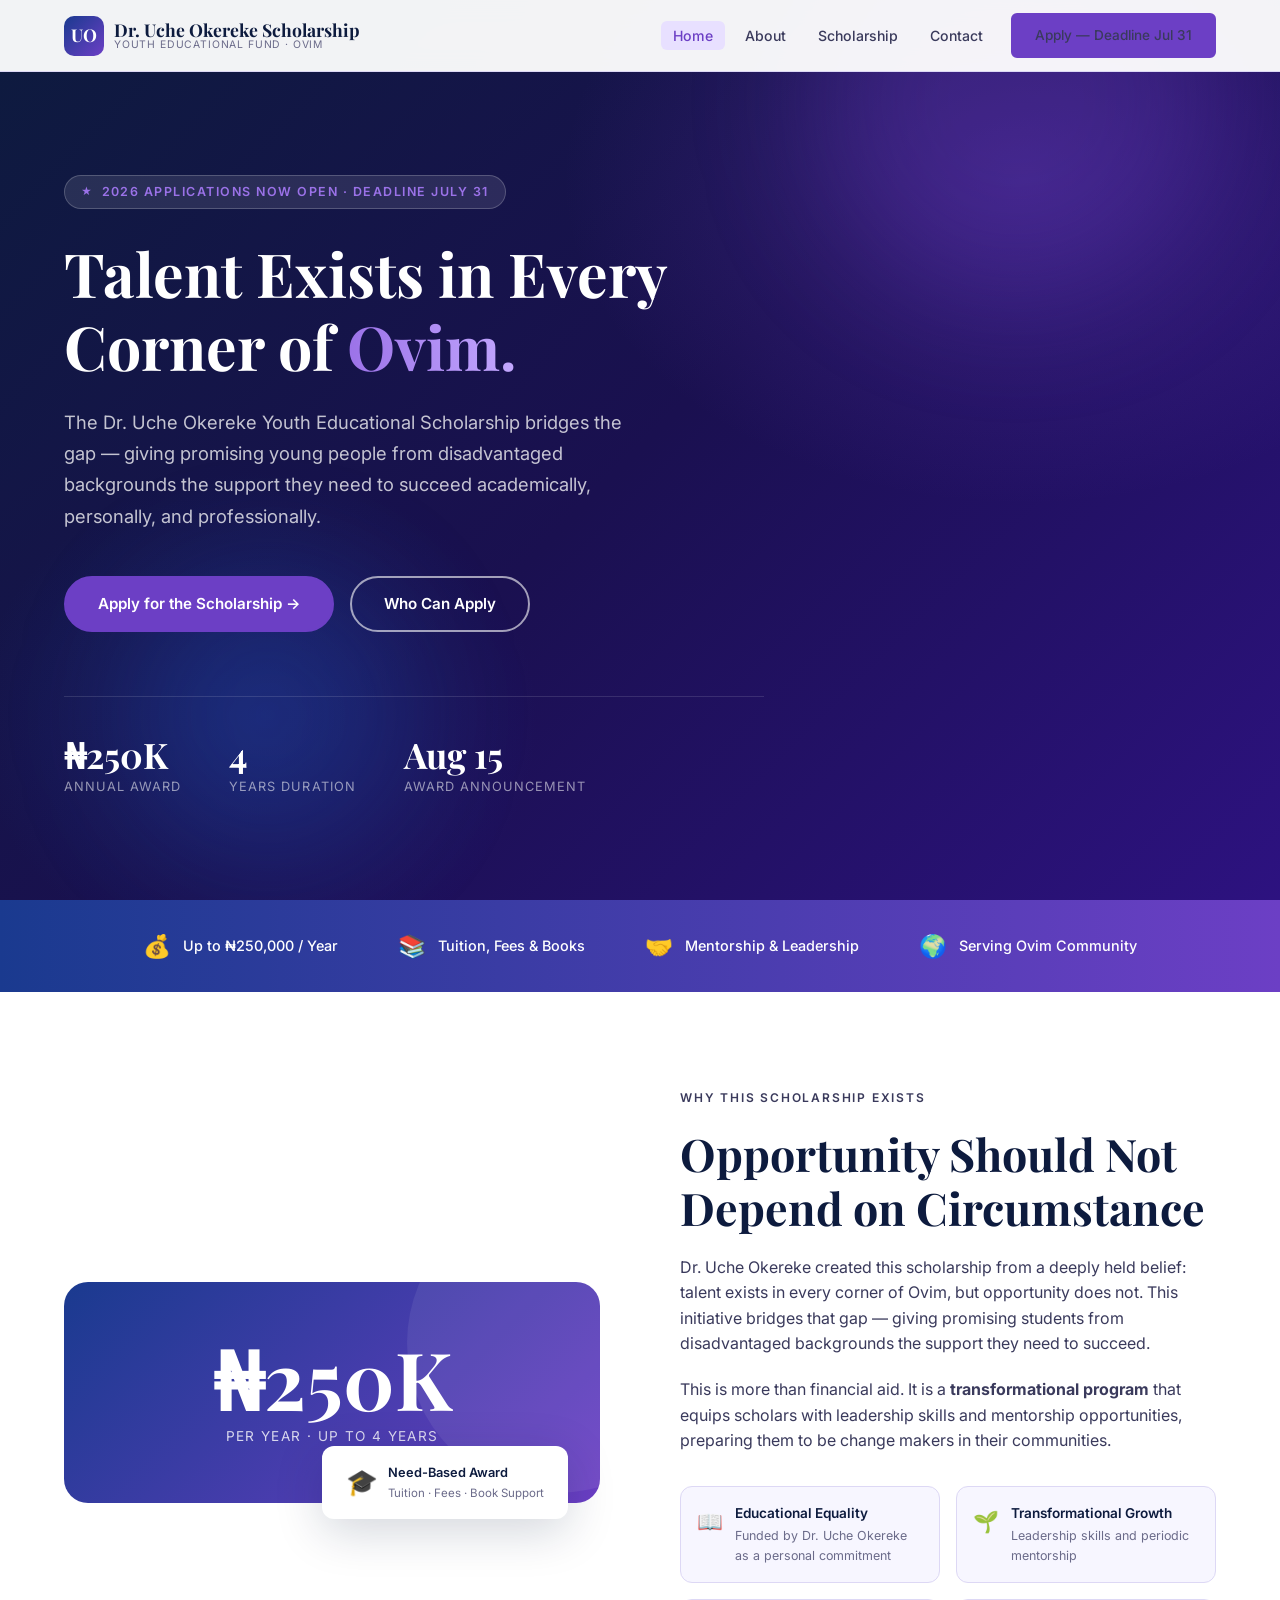
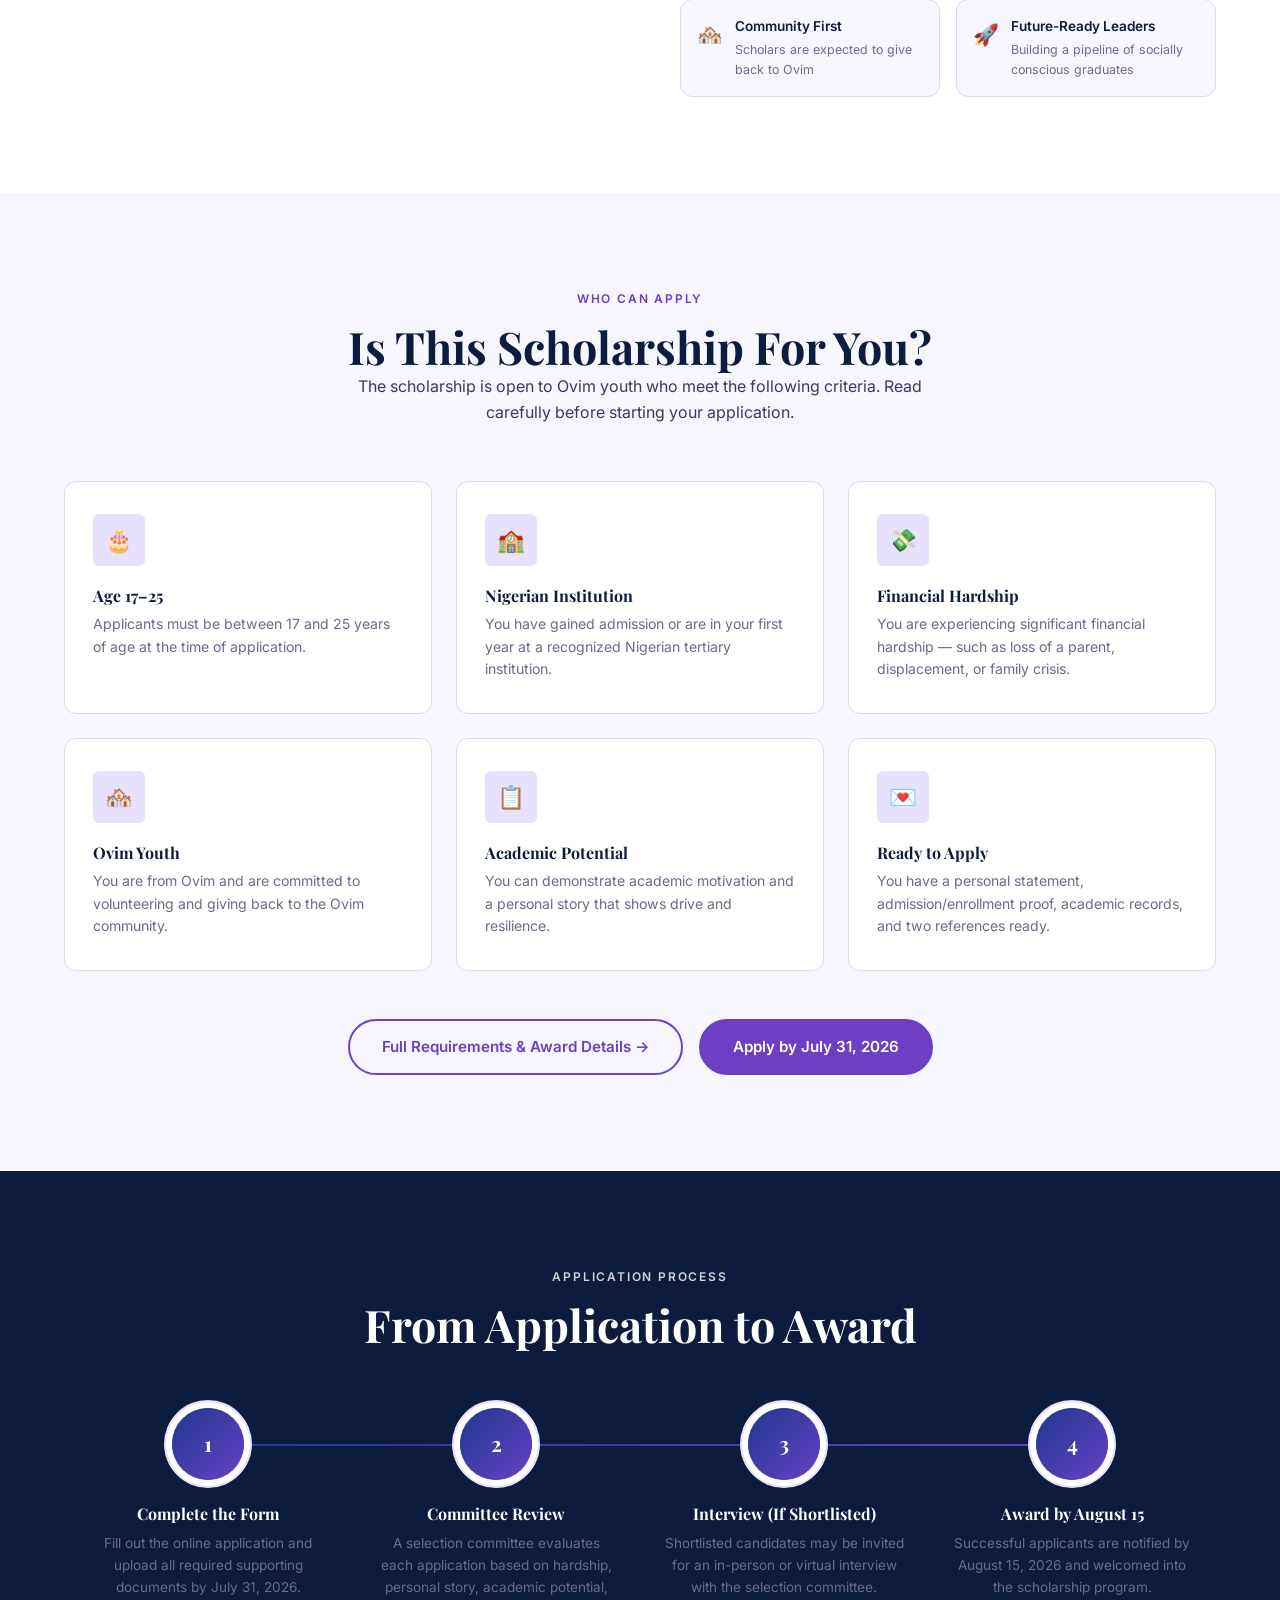
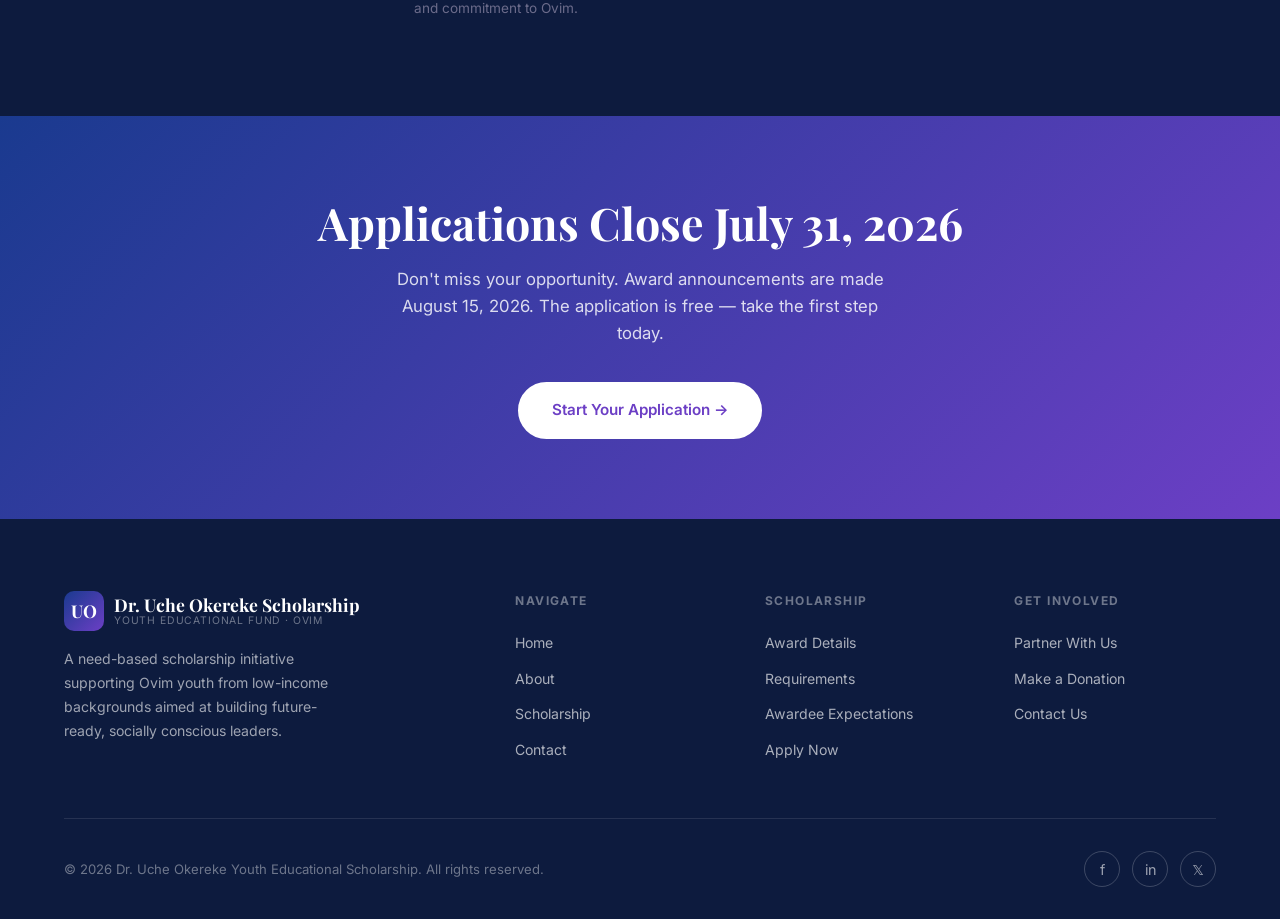
==== commit b5943af5: "cash amount" ====
--- a/index.html
+++ b/index.html
@@ -53,7 +53,7 @@
         </div>
         <div class="hero__stats">
           <div>
-            <div class="hero__stat-num">₦200K</div>
+            <div class="hero__stat-num">₦250K</div>
             <div class="hero__stat-label">Annual Award</div>
           </div>
           <div>
@@ -76,7 +76,7 @@
       <div class="mission-strip__inner">
         <div class="mission-strip__item">
           <span class="mission-strip__item-icon">💰</span>
-          <span class="mission-strip__item-text">Up to ₦200,000 / Year</span>
+          <span class="mission-strip__item-text">Up to ₦250,000 / Year</span>
         </div>
         <div class="mission-strip__item">
           <span class="mission-strip__item-icon">📚</span>
@@ -102,7 +102,7 @@
 
         <div class="about__visual fade-up">
           <div class="about__card">
-            <div class="about__card-num">₦200K</div>
+            <div class="about__card-num">₦250K</div>
             <div class="about__card-label">Per Year · Up to 4 Years</div>
           </div>
           <div class="about__badge">
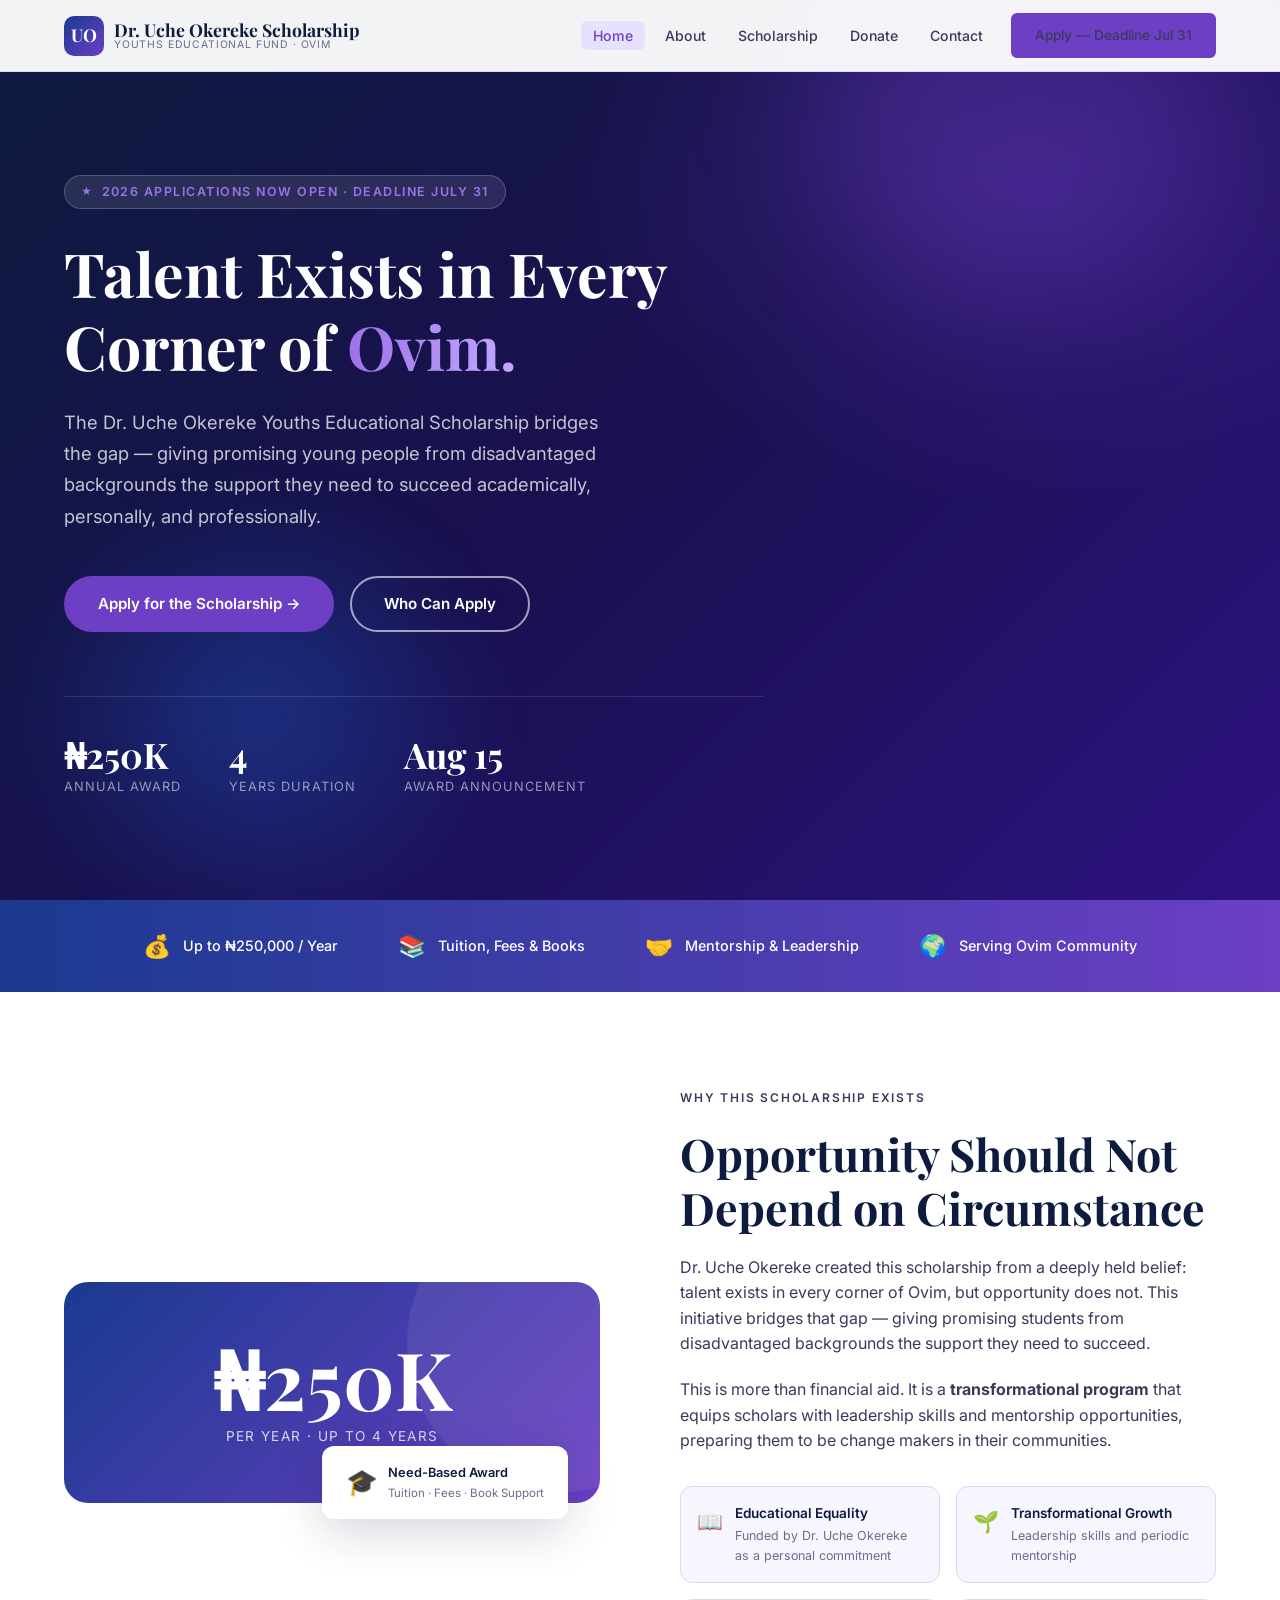
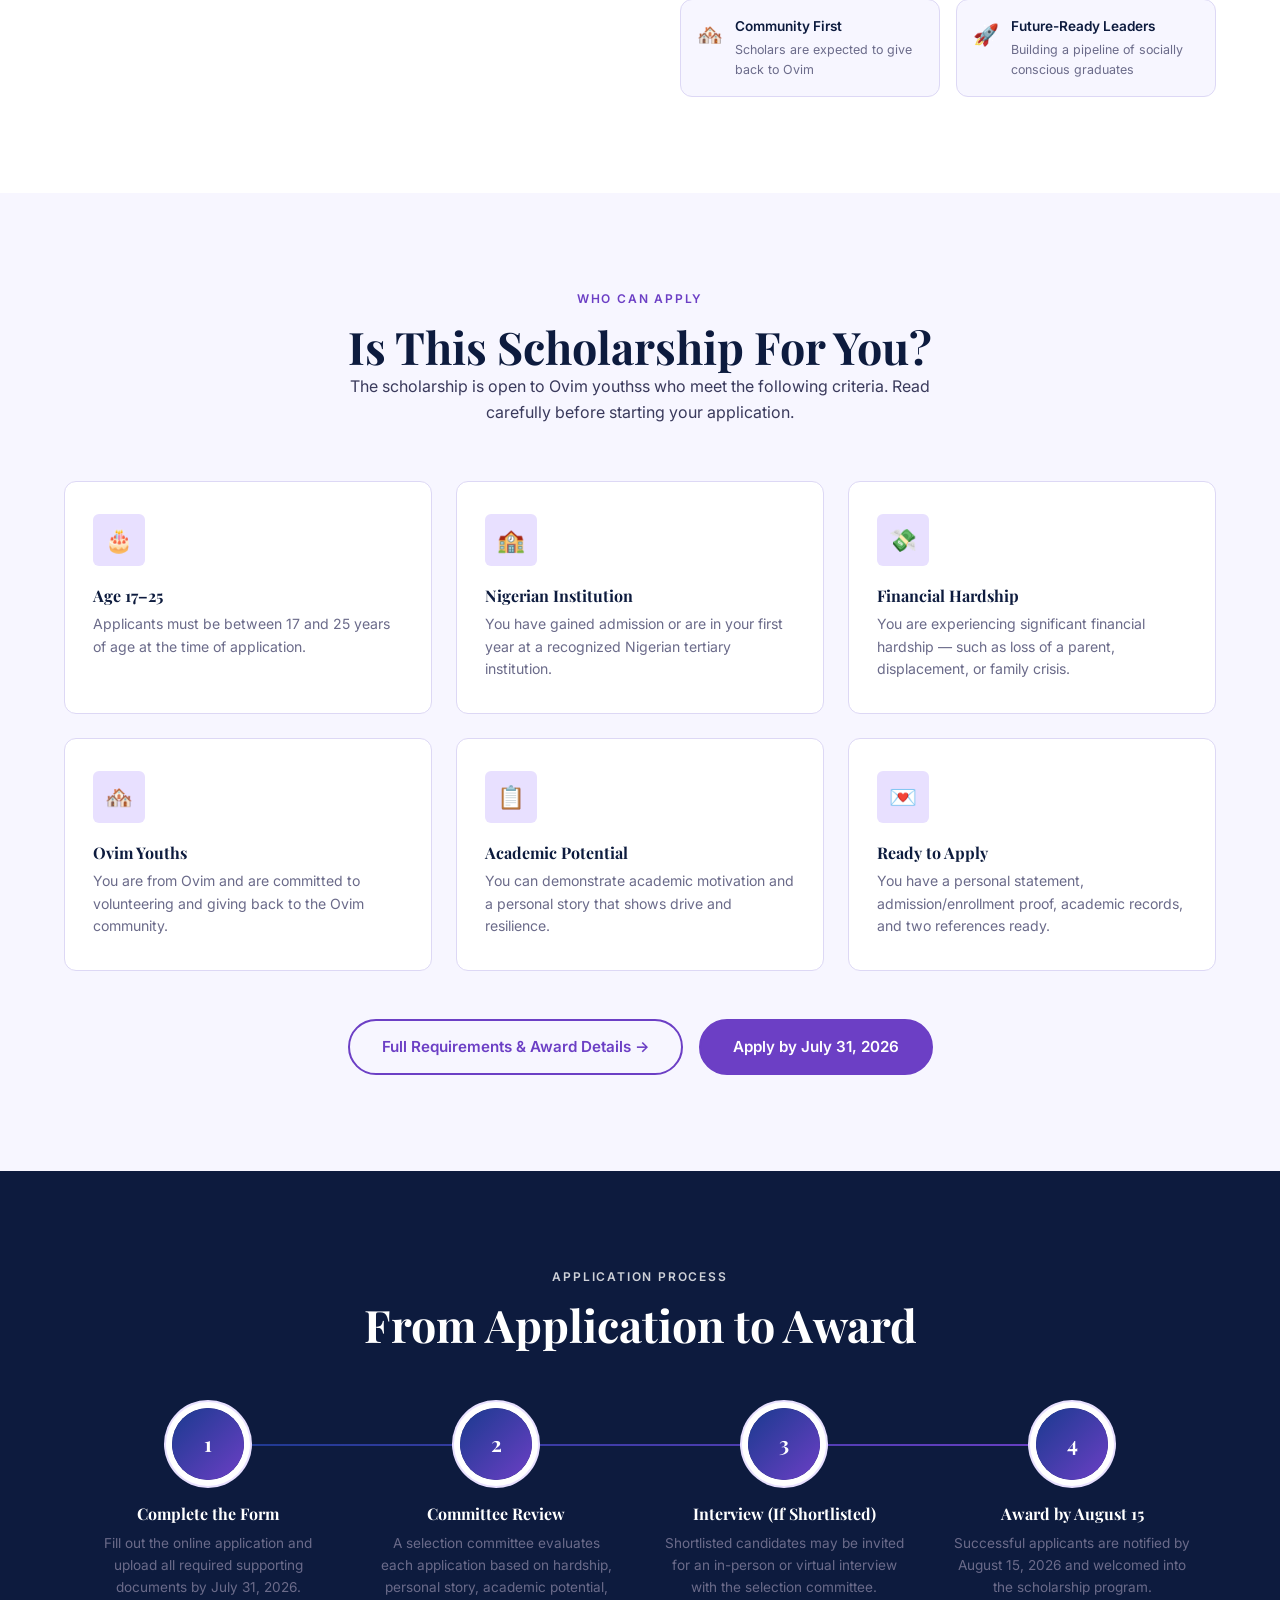
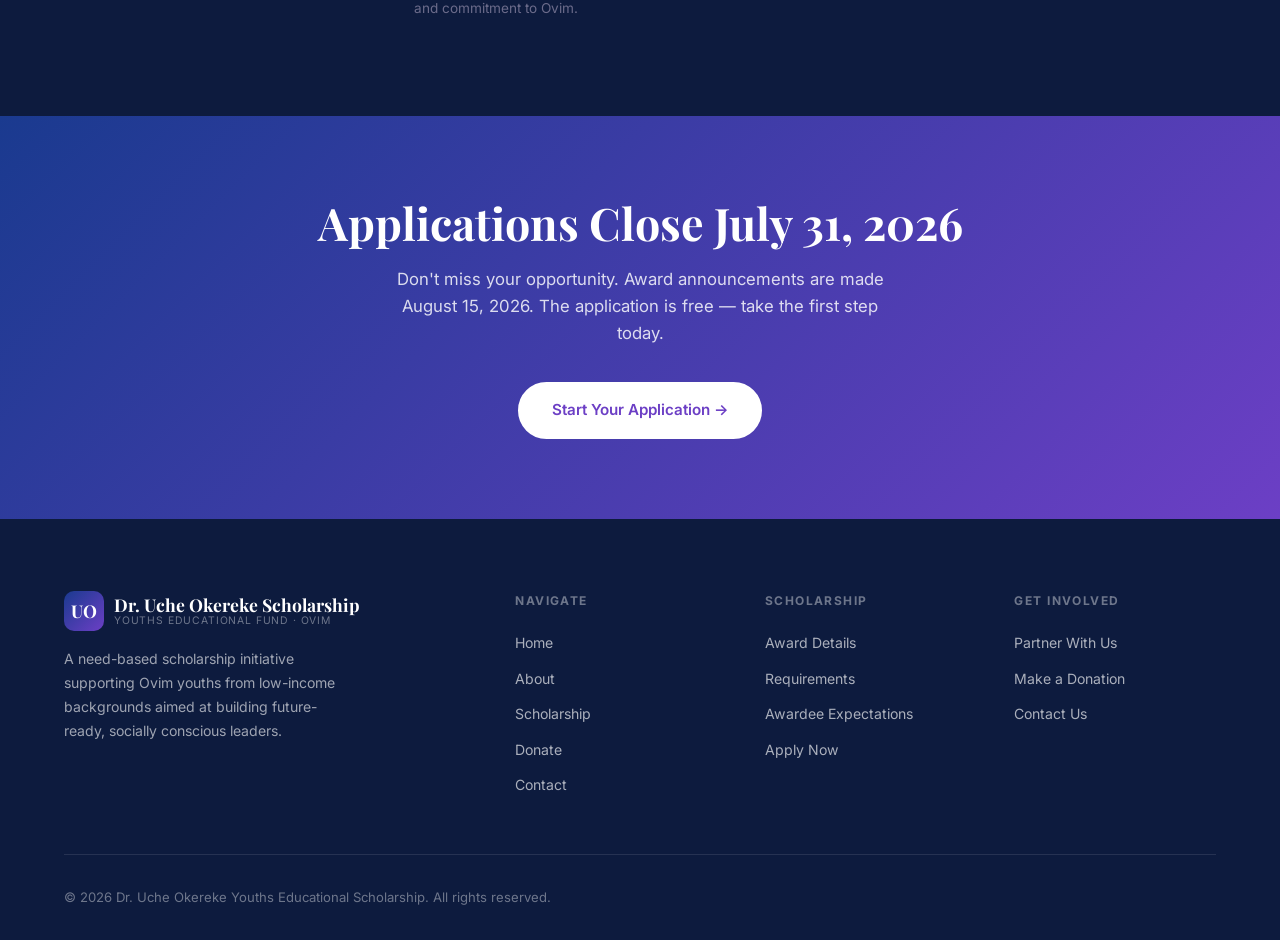
==== commit 566357b0: "added donate page an dmeade grammar changes, passport picture" ====
--- a/index.html
+++ b/index.html
@@ -3,8 +3,8 @@
 <head>
   <meta charset="UTF-8" />
   <meta name="viewport" content="width=device-width, initial-scale=1.0" />
-  <title>Dr. Uche Okereke Youth Educational Scholarship</title>
-  <meta name="description" content="A need-based scholarship supporting Ovim youth from low-income backgrounds pursuing higher education at Nigerian institutions." />
+  <title>Dr. Uche Okereke Youths Educational Scholarship</title>
+  <meta name="description" content="A need-based scholarship supporting Ovim youths from low-income backgrounds pursuing higher education at Nigerian institutions." />
   <link rel="stylesheet" href="css/styles.css" />
   <link rel="icon" href="data:image/svg+xml,<svg xmlns='http://www.w3.org/2000/svg' viewBox='0 0 32 32'><rect width='32' height='32' rx='8' fill='%236c3fc5'/><text y='24' x='5' font-size='22'>🎓</text></svg>" />
 </head>
@@ -17,7 +17,7 @@
         <div class="nav-logo__icon">UO</div>
         <div class="nav-logo__text">
           Dr. Uche Okereke Scholarship
-          <span>Youth Educational Fund · Ovim</span>
+          <span>Youths Educational Fund · Ovim</span>
         </div>
       </a>
       <button class="nav-toggle" id="navToggle" aria-label="Toggle menu" aria-expanded="false">
@@ -27,6 +27,7 @@
         <li><a href="/" class="active">Home</a></li>
         <li><a href="/about">About</a></li>
         <li><a href="/scholarship">Scholarship</a></li>
+        <li><a href="/donate">Donate</a></li>
         <li><a href="/contact">Contact</a></li>
         <li><a href="/application" class="btn btn--primary">Apply — Deadline Jul 31</a></li>
       </ul>
@@ -43,7 +44,7 @@
         <div class="hero__tag">2026 Applications Now Open · Deadline July 31</div>
         <h1>Talent Exists in Every Corner of <em>Ovim.</em></h1>
         <p class="hero__sub">
-          The Dr. Uche Okereke Youth Educational Scholarship bridges the gap — giving
+          The Dr. Uche Okereke Youths Educational Scholarship bridges the gap — giving
           promising young people from disadvantaged backgrounds the support they need
           to succeed academically, personally, and professionally.
         </p>
@@ -170,7 +171,7 @@
       <div style="text-align:center; max-width:600px; margin:0 auto 56px;" class="fade-up">
         <p class="eyebrow">Who Can Apply</p>
         <h2>Is This Scholarship For You?</h2>
-        <p>The scholarship is open to Ovim youth who meet the following criteria. Read carefully before starting your application.</p>
+        <p>The scholarship is open to Ovim youthss who meet the following criteria. Read carefully before starting your application.</p>
       </div>
 
       <div class="eligibility-grid fade-up-stagger">
@@ -191,7 +192,7 @@
         </div>
         <div class="eligibility-card">
           <div class="eligibility-card__icon">🏘️</div>
-          <h3>Ovim Youth</h3>
+          <h3>Ovim Youths</h3>
           <p>You are from Ovim and are committed to volunteering and giving back to the Ovim community.</p>
         </div>
         <div class="eligibility-card">
@@ -270,10 +271,10 @@
             <div class="nav-logo__icon">UO</div>
             <div class="nav-logo__text" style="color:white;">
               Dr. Uche Okereke Scholarship
-              <span style="color:rgba(255,255,255,0.4);">Youth Educational Fund · Ovim</span>
-            </div>
-          </div>
-          <p>A need-based scholarship initiative supporting Ovim youth from low-income backgrounds aimed at building future-ready, socially conscious leaders.</p>
+              <span style="color:rgba(255,255,255,0.4);">Youths Educational Fund · Ovim</span>
+            </div>
+          </div>
+          <p>A need-based scholarship initiative supporting Ovim youths from low-income backgrounds aimed at building future-ready, socially conscious leaders.</p>
         </div>
         <div>
           <div class="footer-col__title">Navigate</div>
@@ -281,7 +282,8 @@
             <li><a href="/">Home</a></li>
             <li><a href="/about">About</a></li>
             <li><a href="/scholarship">Scholarship</a></li>
-            <li><a href="/contact">Contact</a></li>
+            <li><a href="/donate">Donate</a></li>
+        <li><a href="/contact">Contact</a></li>
           </ul>
         </div>
         <div>
@@ -297,18 +299,18 @@
           <div class="footer-col__title">Get Involved</div>
           <ul class="footer-col__links">
             <li><a href="/contact">Partner With Us</a></li>
-            <li><a href="/contact">Make a Donation</a></li>
+            <li><a href="/donate">Make a Donation</a></li>
             <li><a href="/contact">Contact Us</a></li>
           </ul>
         </div>
       </div>
       <div class="footer-bottom">
-        <p>© 2026 Dr. Uche Okereke Youth Educational Scholarship. All rights reserved.</p>
-        <div class="social-links">
+        <p>© 2026 Dr. Uche Okereke Youths Educational Scholarship. All rights reserved.</p>
+        <!--<div class="social-links">
           <a href="#" class="social-link" aria-label="Facebook">f</a>
           <a href="#" class="social-link" aria-label="Instagram">in</a>
           <a href="#" class="social-link" aria-label="Twitter">𝕏</a>
-        </div>
+        </div>-->
       </div>
     </div>
   </footer>
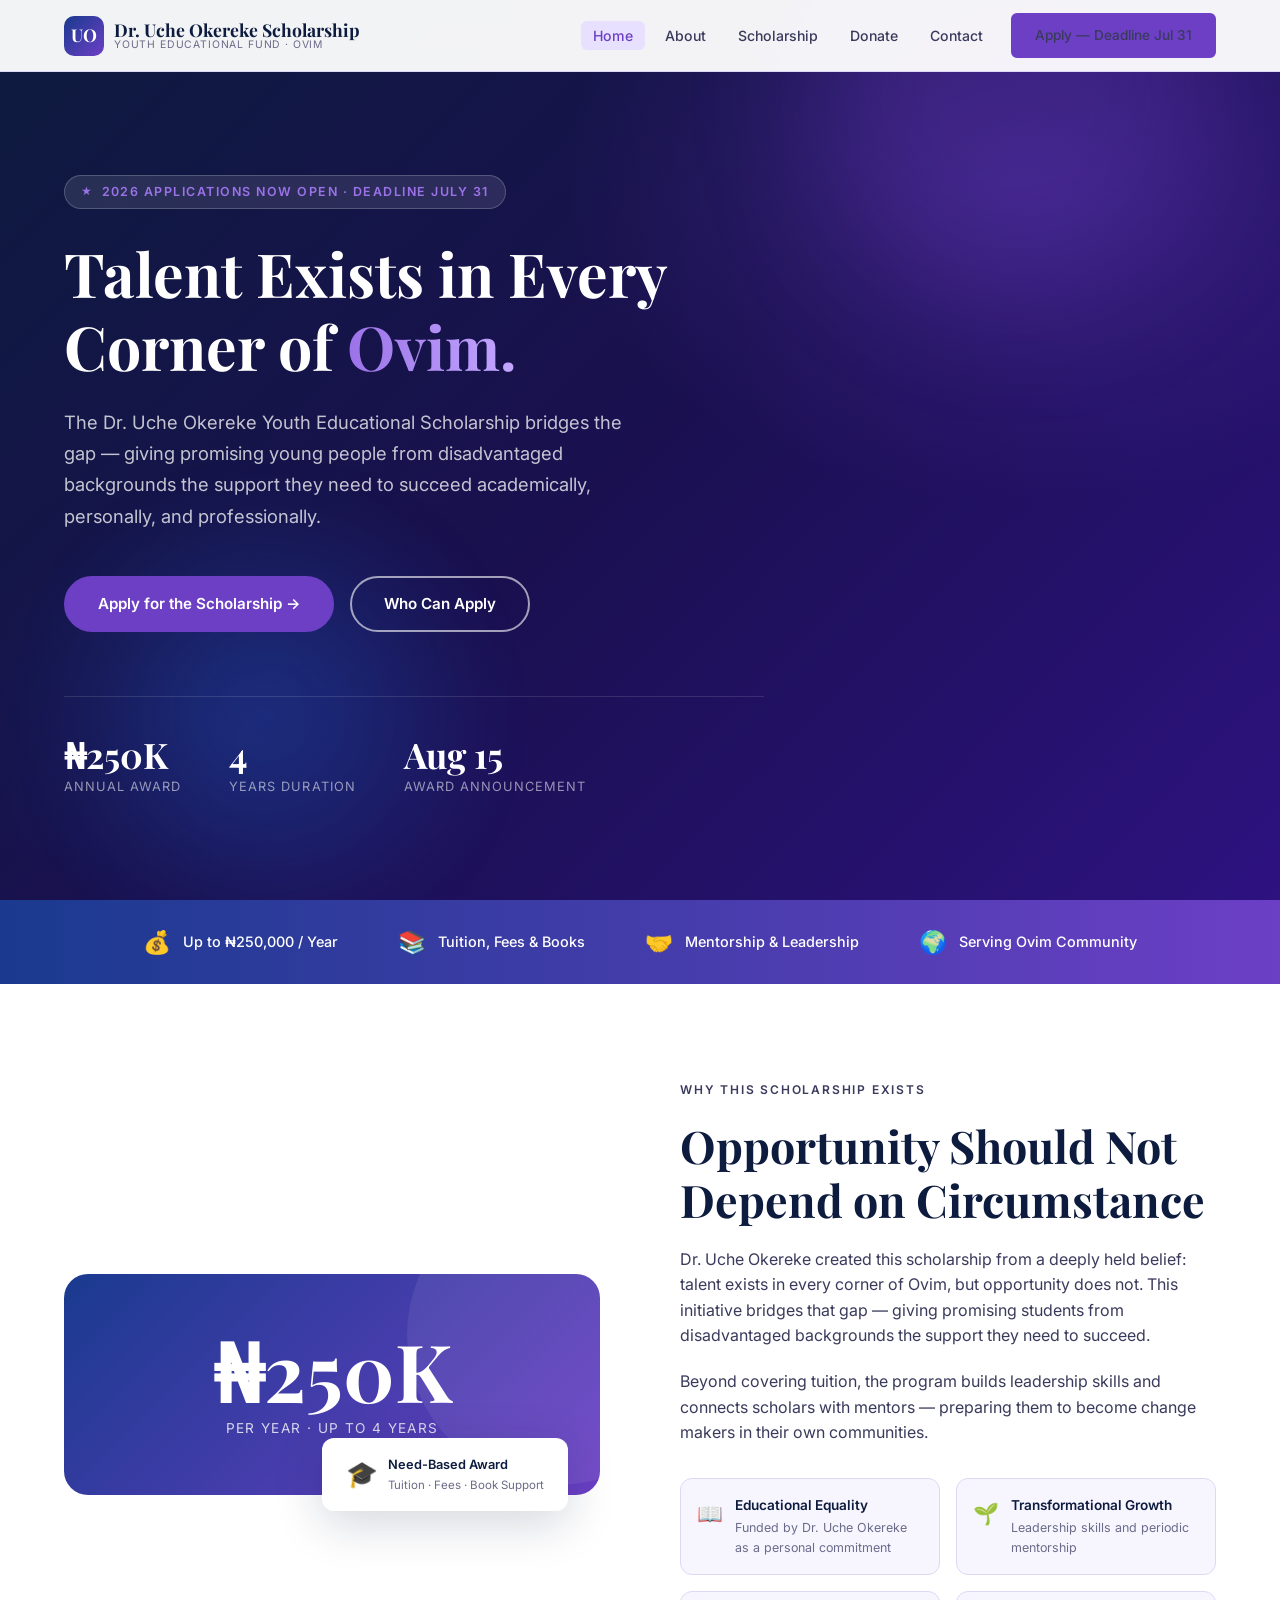
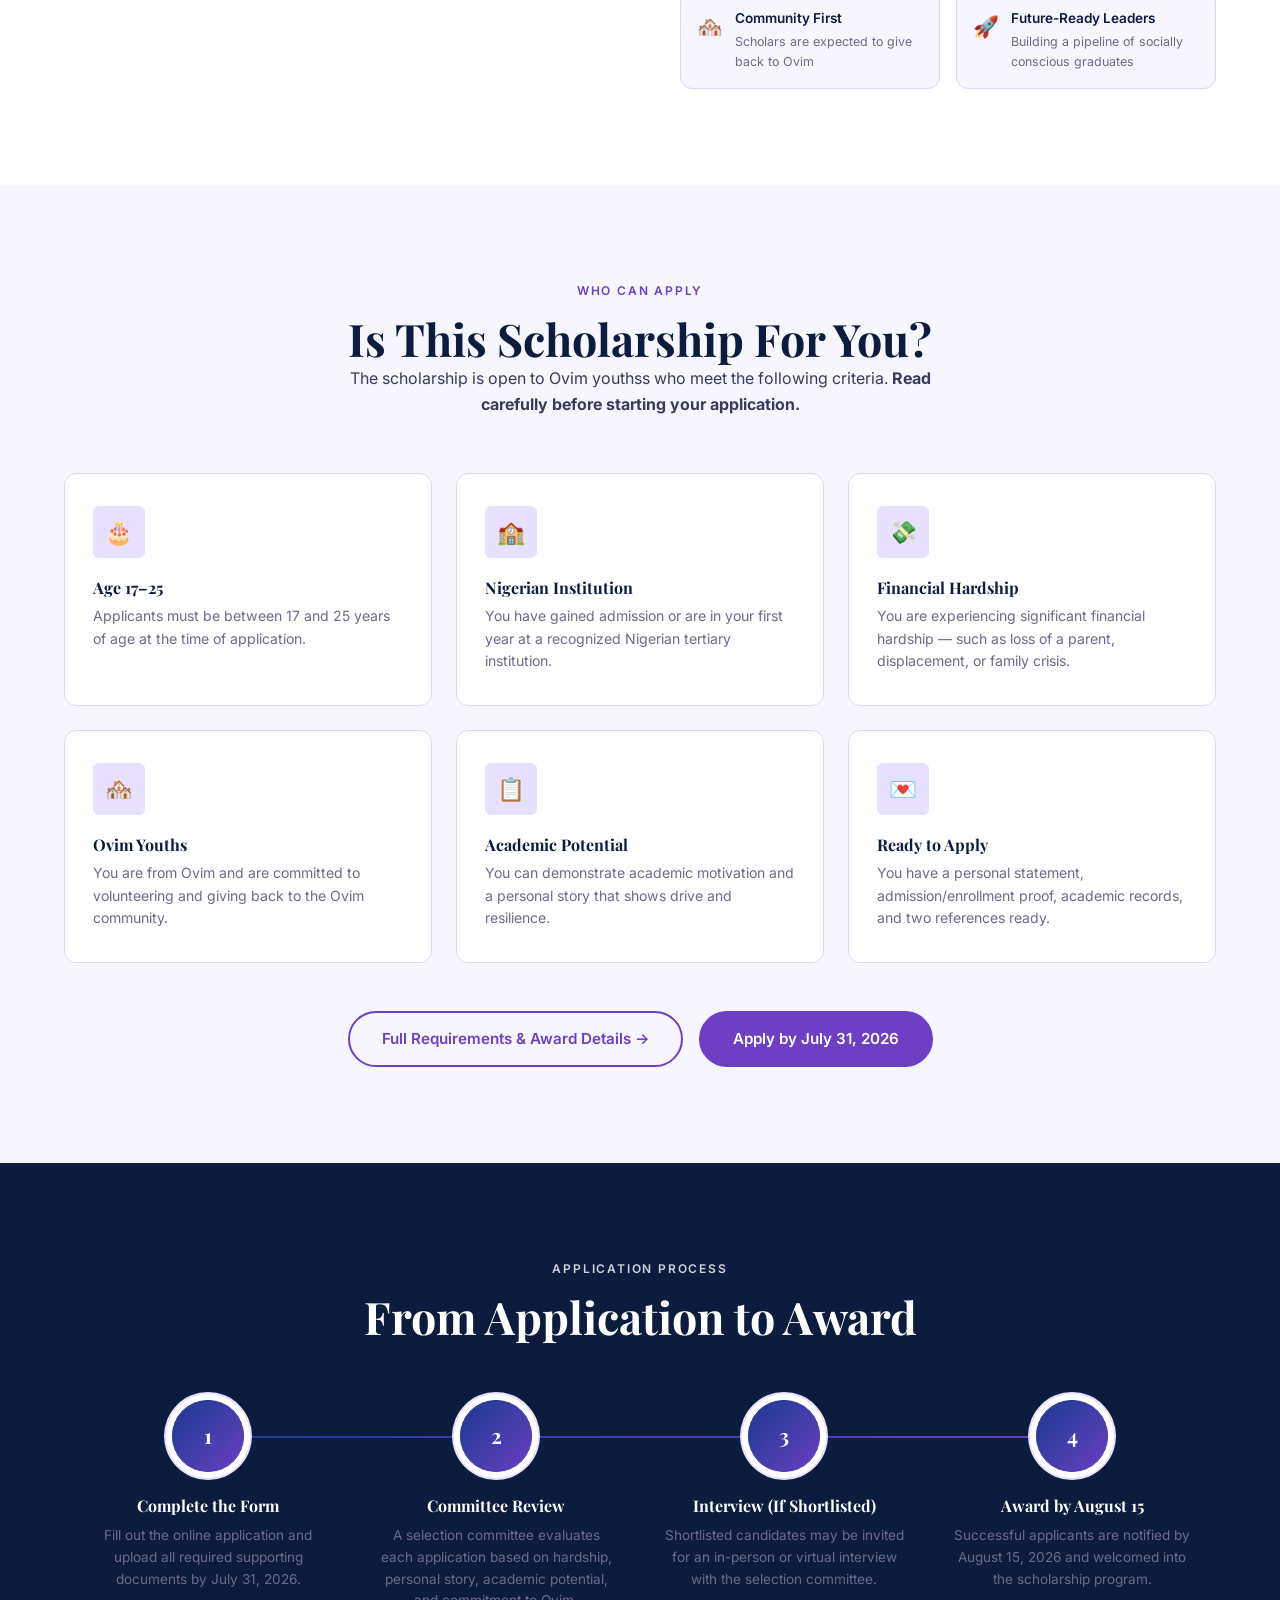
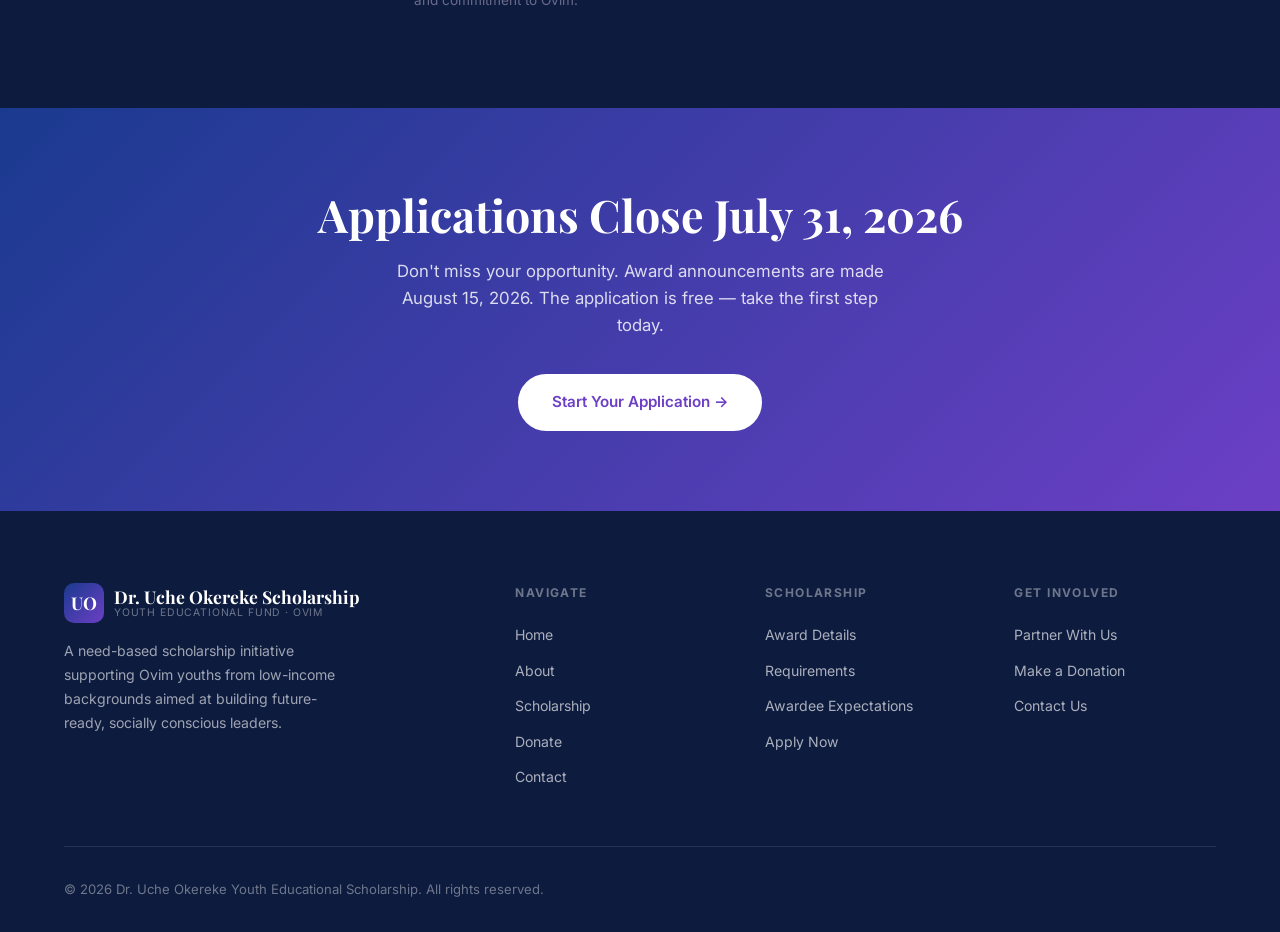
==== commit 5228ea66: "major changes" ====
--- a/index.html
+++ b/index.html
@@ -3,7 +3,7 @@
 <head>
   <meta charset="UTF-8" />
   <meta name="viewport" content="width=device-width, initial-scale=1.0" />
-  <title>Dr. Uche Okereke Youths Educational Scholarship</title>
+  <title>Dr. Uche Okereke Youth Educational Scholarship</title>
   <meta name="description" content="A need-based scholarship supporting Ovim youths from low-income backgrounds pursuing higher education at Nigerian institutions." />
   <link rel="stylesheet" href="css/styles.css" />
   <link rel="icon" href="data:image/svg+xml,<svg xmlns='http://www.w3.org/2000/svg' viewBox='0 0 32 32'><rect width='32' height='32' rx='8' fill='%236c3fc5'/><text y='24' x='5' font-size='22'>🎓</text></svg>" />
@@ -17,7 +17,7 @@
         <div class="nav-logo__icon">UO</div>
         <div class="nav-logo__text">
           Dr. Uche Okereke Scholarship
-          <span>Youths Educational Fund · Ovim</span>
+          <span>Youth Educational Fund · Ovim</span>
         </div>
       </a>
       <button class="nav-toggle" id="navToggle" aria-label="Toggle menu" aria-expanded="false">
@@ -44,7 +44,7 @@
         <div class="hero__tag">2026 Applications Now Open · Deadline July 31</div>
         <h1>Talent Exists in Every Corner of <em>Ovim.</em></h1>
         <p class="hero__sub">
-          The Dr. Uche Okereke Youths Educational Scholarship bridges the gap — giving
+          The Dr. Uche Okereke Youth Educational Scholarship bridges the gap — giving
           promising young people from disadvantaged backgrounds the support they need
           to succeed academically, personally, and professionally.
         </p>
@@ -124,9 +124,8 @@
             students from disadvantaged backgrounds the support they need to succeed.
           </p>
           <p>
-            This is more than financial aid. It is a <strong>transformational program</strong> that equips
-            scholars with leadership skills and mentorship opportunities, preparing them to be
-            change makers in their communities.
+            Beyond covering tuition, the program builds leadership skills and connects scholars with mentors 
+            — preparing them to become change makers in their own communities.
           </p>
           <div class="about__values fade-up-stagger">
             <div class="about__value-item">
@@ -171,7 +170,7 @@
       <div style="text-align:center; max-width:600px; margin:0 auto 56px;" class="fade-up">
         <p class="eyebrow">Who Can Apply</p>
         <h2>Is This Scholarship For You?</h2>
-        <p>The scholarship is open to Ovim youthss who meet the following criteria. Read carefully before starting your application.</p>
+        <p>The scholarship is open to Ovim youthss who meet the following criteria. <strong>Read carefully before starting your application.</strong></p>
       </div>
 
       <div class="eligibility-grid fade-up-stagger">
@@ -271,7 +270,7 @@
             <div class="nav-logo__icon">UO</div>
             <div class="nav-logo__text" style="color:white;">
               Dr. Uche Okereke Scholarship
-              <span style="color:rgba(255,255,255,0.4);">Youths Educational Fund · Ovim</span>
+              <span style="color:rgba(255,255,255,0.4);">Youth Educational Fund · Ovim</span>
             </div>
           </div>
           <p>A need-based scholarship initiative supporting Ovim youths from low-income backgrounds aimed at building future-ready, socially conscious leaders.</p>
@@ -305,7 +304,7 @@
         </div>
       </div>
       <div class="footer-bottom">
-        <p>© 2026 Dr. Uche Okereke Youths Educational Scholarship. All rights reserved.</p>
+        <p>© 2026 Dr. Uche Okereke Youth Educational Scholarship. All rights reserved.</p>
         <!--<div class="social-links">
           <a href="#" class="social-link" aria-label="Facebook">f</a>
           <a href="#" class="social-link" aria-label="Instagram">in</a>
--- a/css/styles.css
+++ b/css/styles.css
@@ -311,7 +311,7 @@
 /* ---------- Mission Strip ---------- */
 .mission-strip {
   background: linear-gradient(90deg, var(--royal-blue), var(--vivid-purple));
-  padding: 28px 0;
+  padding: 24px 0;
   overflow: hidden;
 }
 .mission-strip__inner {
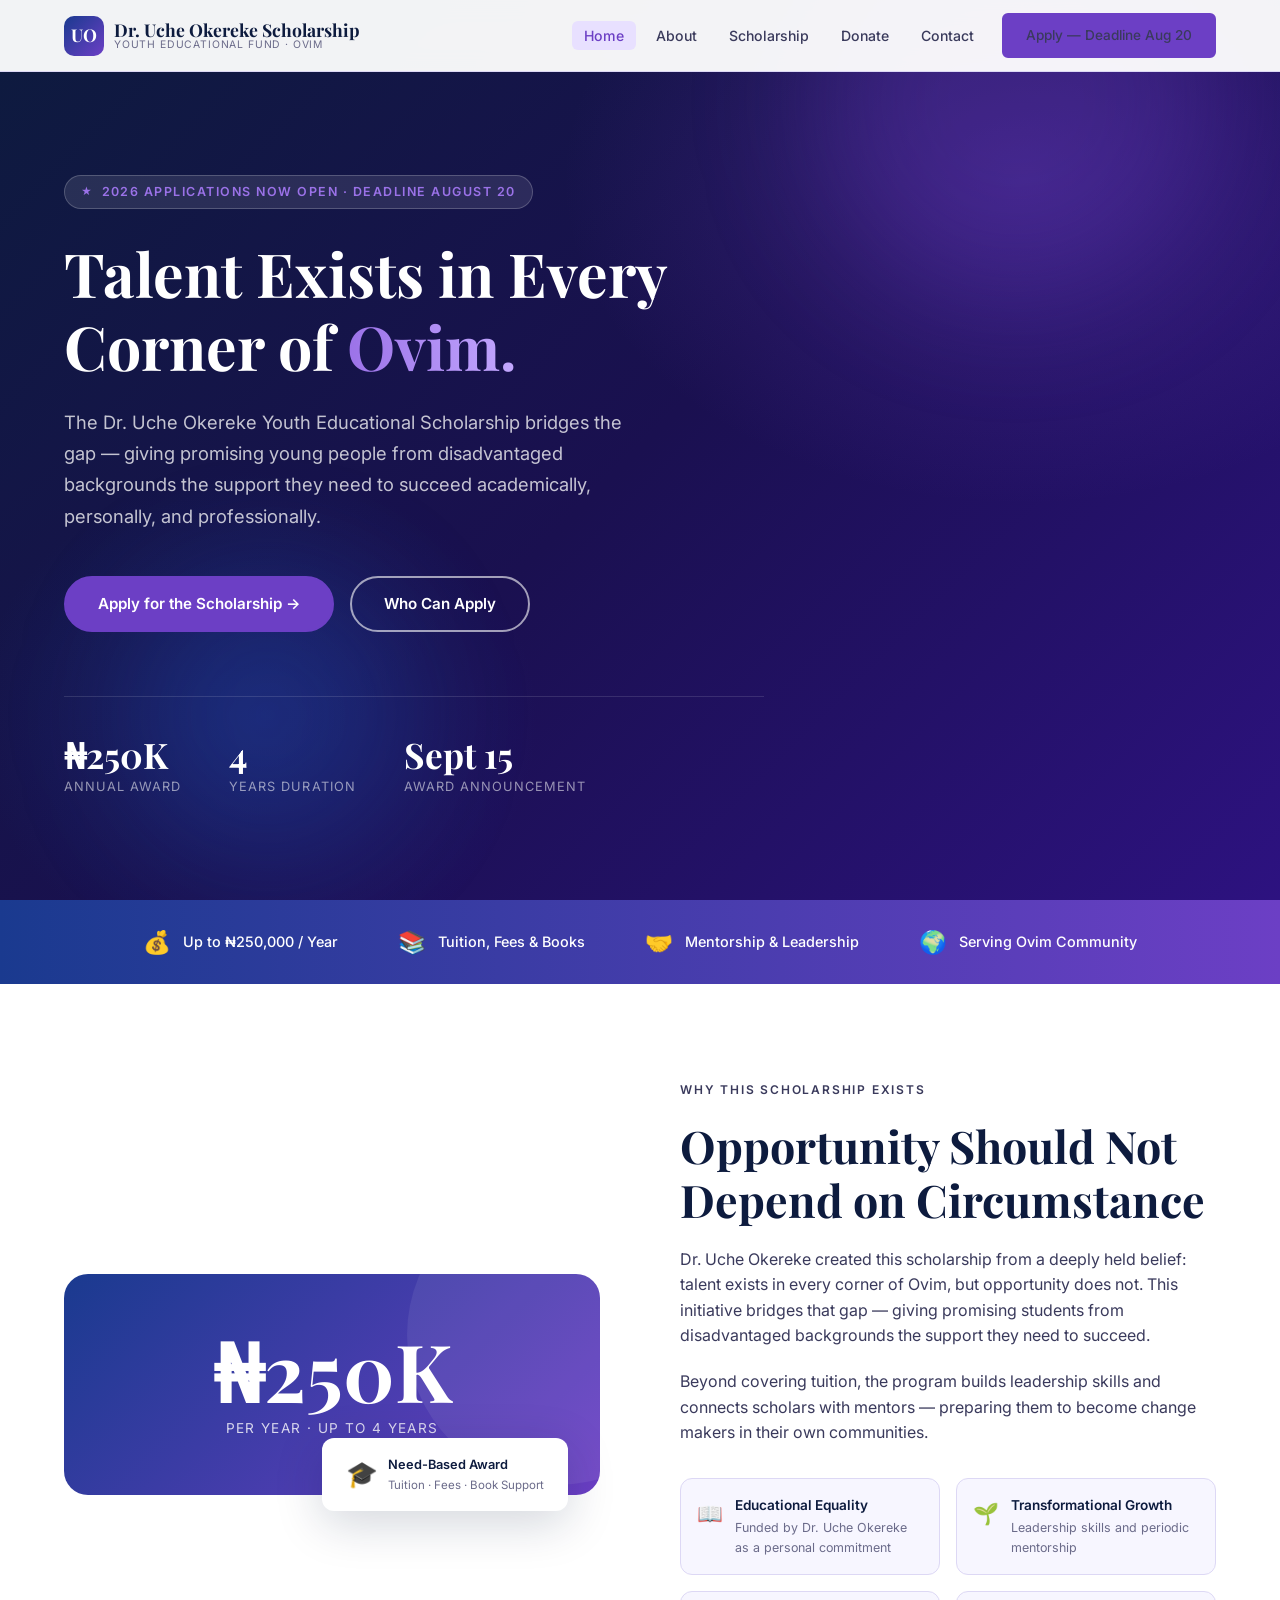
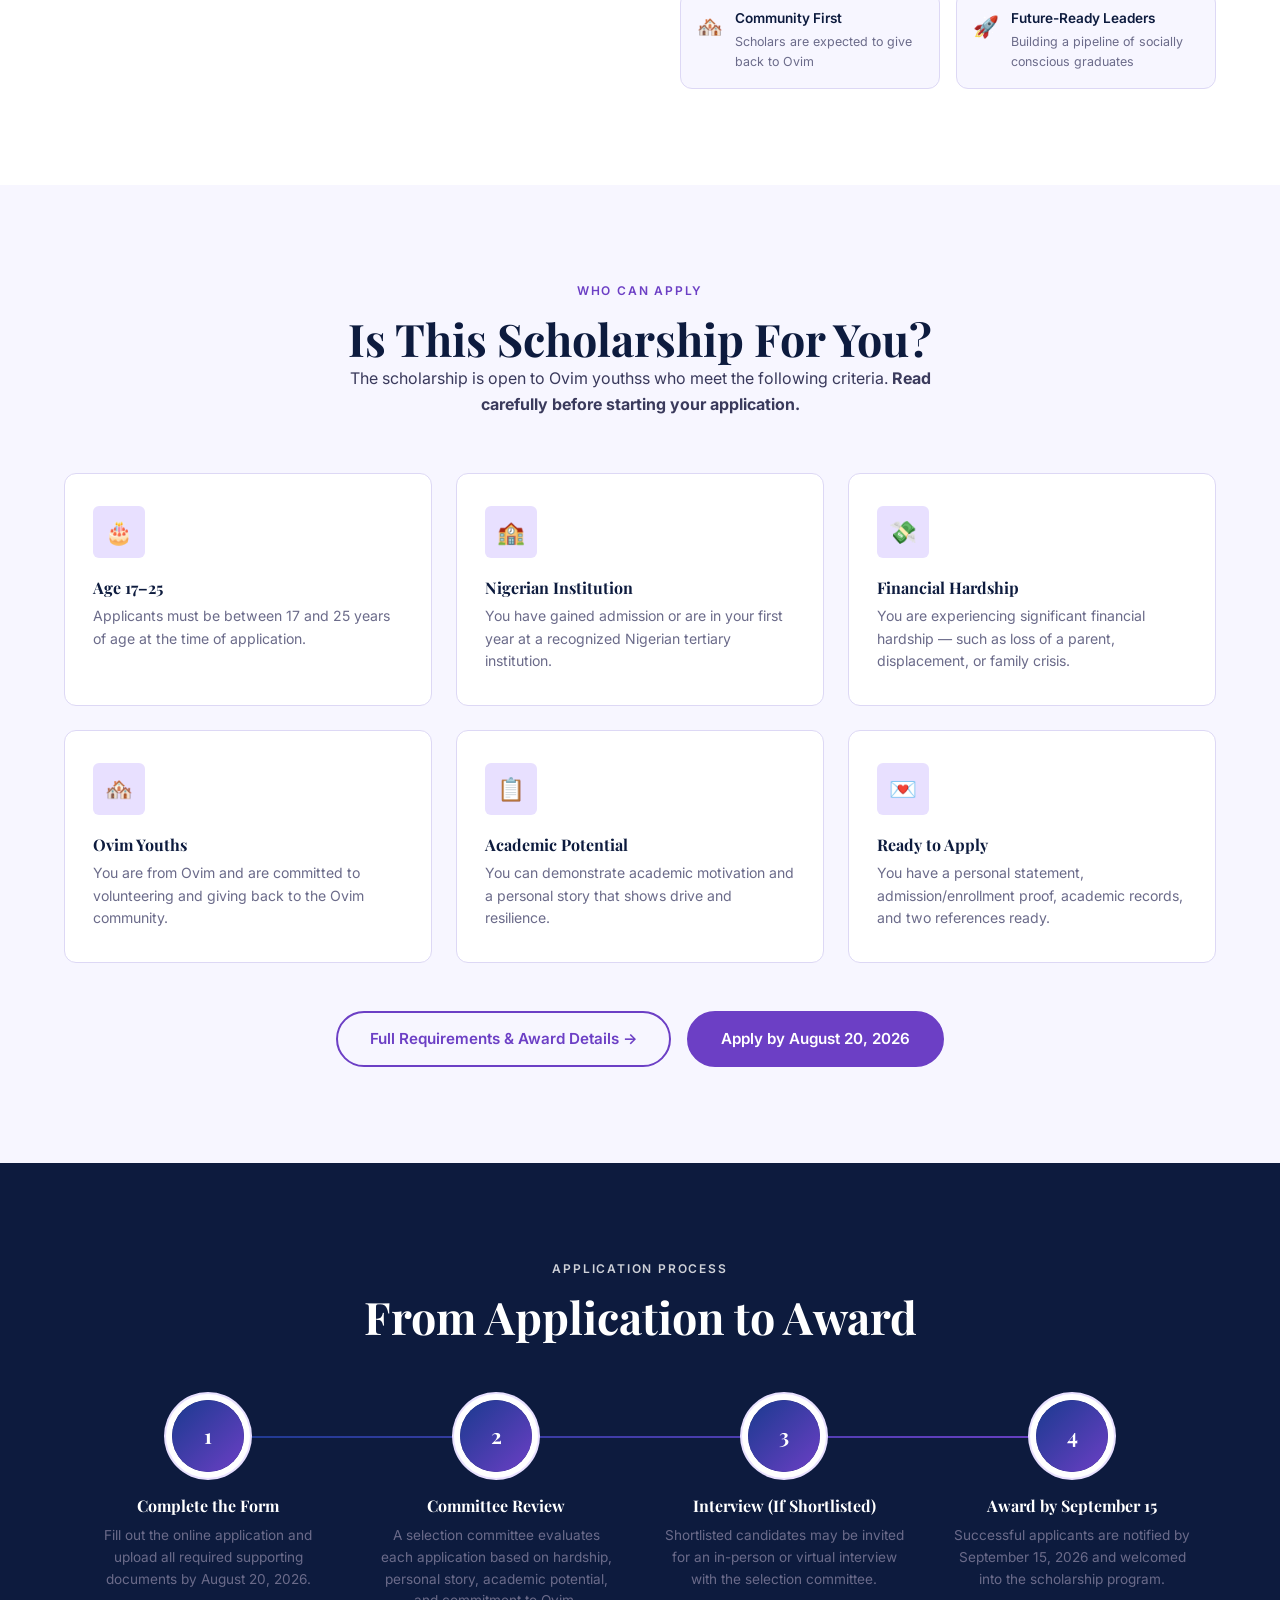
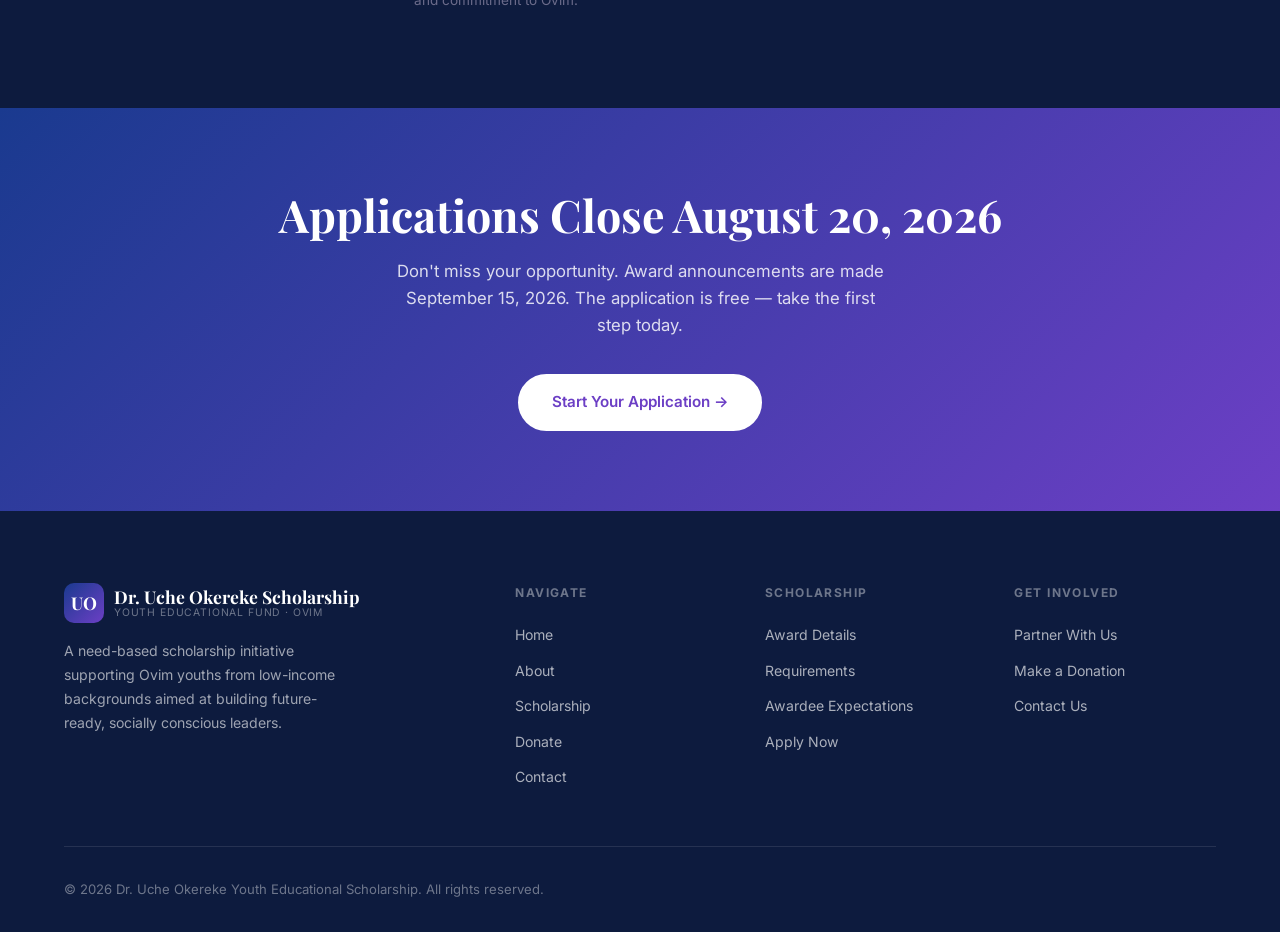
==== commit b5d14731: "date 2" ====
--- a/index.html
+++ b/index.html
@@ -29,7 +29,7 @@
         <li><a href="/scholarship">Scholarship</a></li>
         <li><a href="/donate">Donate</a></li>
         <li><a href="/contact">Contact</a></li>
-        <li><a href="/application" class="btn btn--primary">Apply — Deadline Jul 31</a></li>
+        <li><a href="/application" class="btn btn--primary">Apply — Deadline Aug 20</a></li>
       </ul>
     </div>
   </nav>
@@ -41,7 +41,7 @@
     <div class="hero__orb hero__orb--2"></div>
     <div class="container">
       <div class="hero__content">
-        <div class="hero__tag">2026 Applications Now Open · Deadline July 31</div>
+        <div class="hero__tag">2026 Applications Now Open · Deadline August 20</div>
         <h1>Talent Exists in Every Corner of <em>Ovim.</em></h1>
         <p class="hero__sub">
           The Dr. Uche Okereke Youth Educational Scholarship bridges the gap — giving
@@ -62,7 +62,7 @@
             <div class="hero__stat-label">Years Duration</div>
           </div>
           <div>
-            <div class="hero__stat-num">Aug 15</div>
+            <div class="hero__stat-num">Sept 15</div>
             <div class="hero__stat-label">Award Announcement</div>
           </div>
         </div>
@@ -209,7 +209,7 @@
       <div style="text-align:center; margin-top:48px;" class="fade-up">
         <a href="/scholarship" class="btn btn--outline">Full Requirements &amp; Award Details →</a>
         &nbsp;&nbsp;
-        <a href="/application" class="btn btn--primary">Apply by July 31, 2026</a>
+        <a href="/application" class="btn btn--primary">Apply by August 20, 2026</a>
       </div>
     </div>
   </section>
@@ -226,7 +226,7 @@
         <div class="step">
           <div class="step__num">1</div>
           <h3>Complete the Form</h3>
-          <p>Fill out the online application and upload all required supporting documents by July 31, 2026.</p>
+          <p>Fill out the online application and upload all required supporting documents by August 20, 2026.</p>
         </div>
         <div class="step">
           <div class="step__num">2</div>
@@ -240,8 +240,8 @@
         </div>
         <div class="step">
           <div class="step__num">4</div>
-          <h3>Award by August 15</h3>
-          <p>Successful applicants are notified by August 15, 2026 and welcomed into the scholarship program.</p>
+          <h3>Award by September 15</h3>
+          <p>Successful applicants are notified by September 15, 2026 and welcomed into the scholarship program.</p>
         </div>
       </div>
     </div>
@@ -251,9 +251,9 @@
   <!-- CTA BANNER -->
   <section class="section" style="background:linear-gradient(135deg,var(--royal-blue),var(--vivid-purple));text-align:center;padding:80px 0;">
     <div class="container fade-up">
-      <h2 style="color:white;margin-bottom:16px;">Applications Close July 31, 2026</h2>
+      <h2 style="color:white;margin-bottom:16px;">Applications Close August 20, 2026</h2>
       <p style="color:rgba(255,255,255,0.82);max-width:500px;margin:0 auto 36px;font-size:1.05rem;">
-        Don't miss your opportunity. Award announcements are made August 15, 2026.
+        Don't miss your opportunity. Award announcements are made September 15, 2026.
         The application is free — take the first step today.
       </p>
       <a href="/application" class="btn btn--white">Start Your Application →</a>
--- a/css/styles.css
+++ b/css/styles.css
@@ -518,6 +518,7 @@
 .form-section__title .section-icon { font-size: 1.1rem; }
 
 .form-row { display: grid; grid-template-columns: 1fr 1fr; gap: 20px; }
+.dob-row { display: grid; grid-template-columns: 0.8fr 1.3fr 0.9fr; gap: 8px; }
 .form-group { margin-bottom: 20px; }
 .form-group label {
   display: block;
@@ -925,6 +926,8 @@
   .hero__stats { gap: 28px; }
   .process-steps::before { display: none; }
   .form-row { grid-template-columns: 1fr; }
+  .dob-row { grid-template-columns: 0.75fr 1.3fr 0.95fr; gap: 6px; }
+  .dob-row select { padding-left: 10px; padding-right: 28px; background-position: right 8px center; font-size: 0.85rem; }
   .about__values { grid-template-columns: 1fr; }
   .application-form-wrap { padding: 28px 20px; }
   .footer-grid { grid-template-columns: 1fr; }
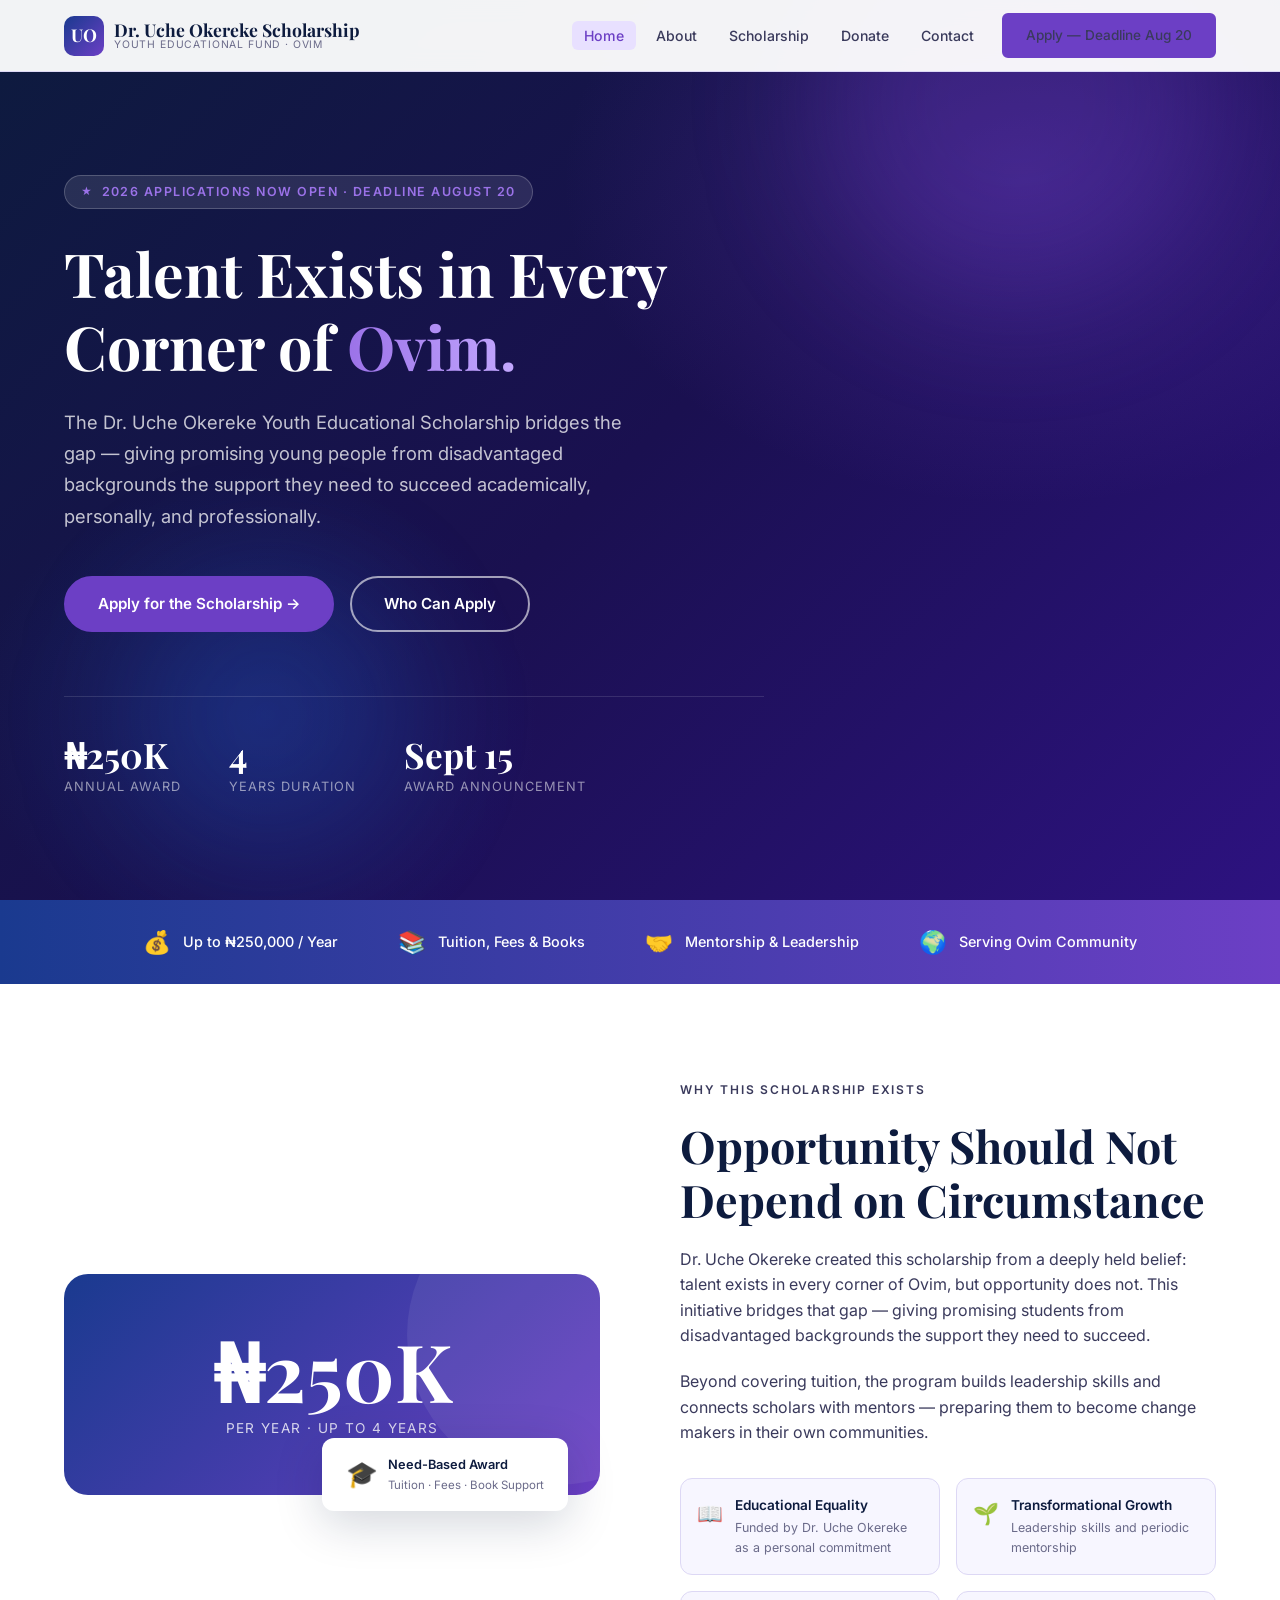
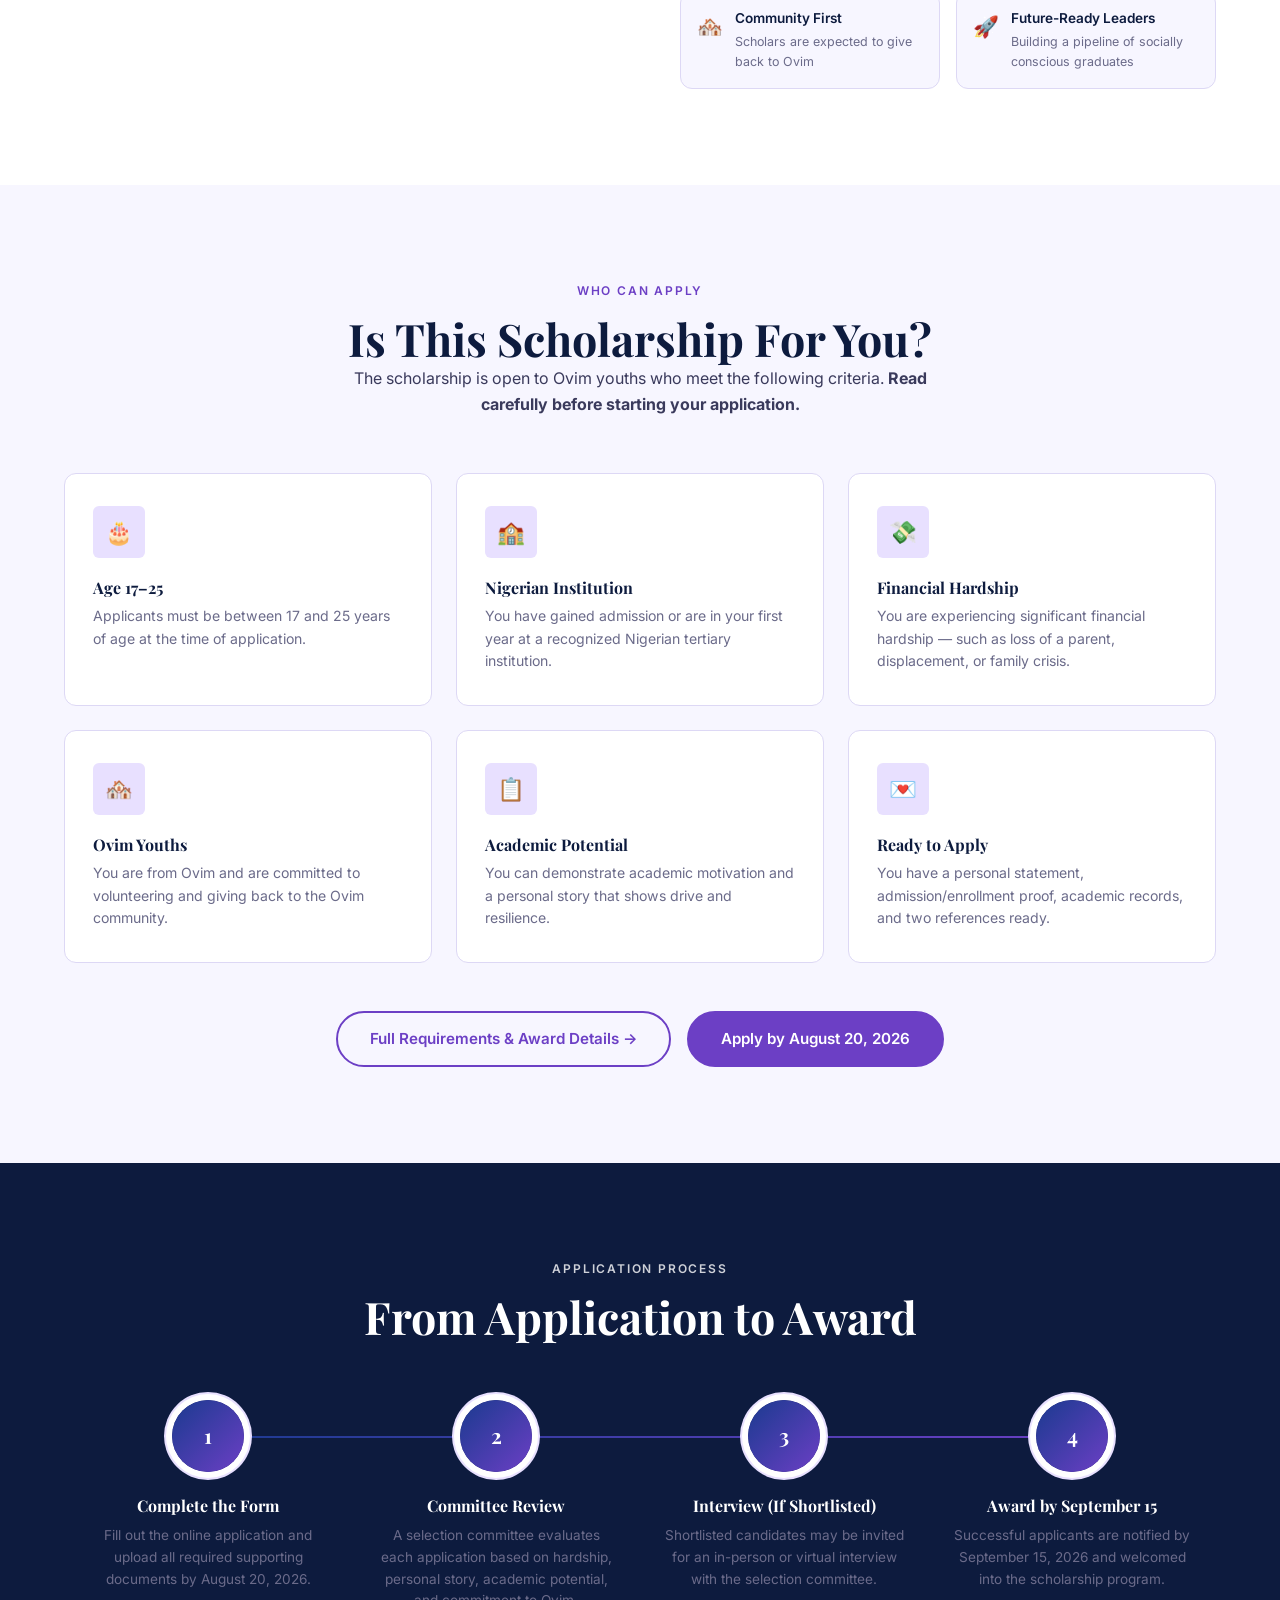
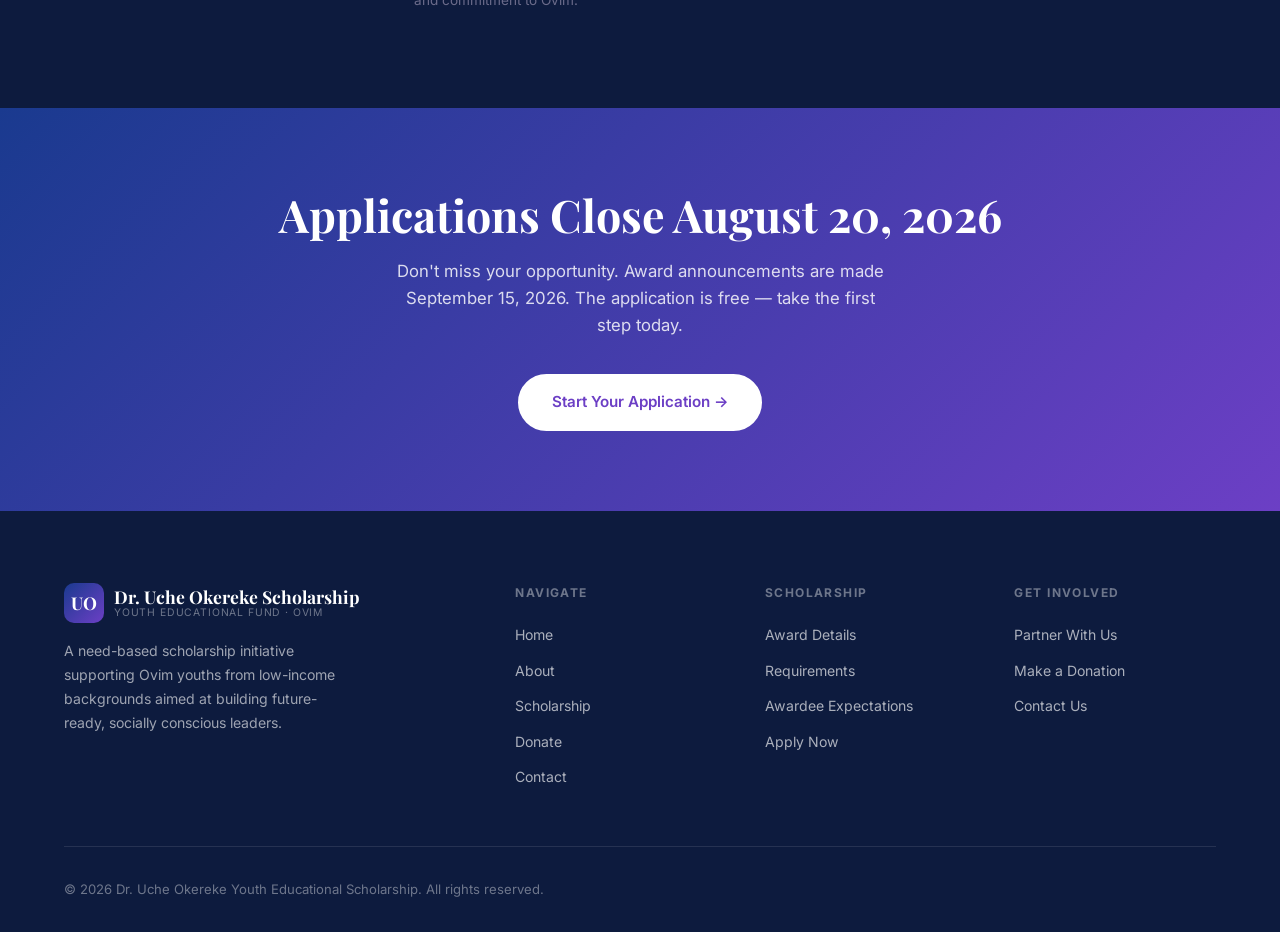
==== commit 572d97ee: "added assets folder and icon to all files" ====
--- a/index.html
+++ b/index.html
@@ -6,7 +6,8 @@
   <title>Dr. Uche Okereke Youth Educational Scholarship</title>
   <meta name="description" content="A need-based scholarship supporting Ovim youths from low-income backgrounds pursuing higher education at Nigerian institutions." />
   <link rel="stylesheet" href="css/styles.css" />
-  <link rel="icon" href="data:image/svg+xml,<svg xmlns='http://www.w3.org/2000/svg' viewBox='0 0 32 32'><rect width='32' height='32' rx='8' fill='%236c3fc5'/><text y='24' x='5' font-size='22'>🎓</text></svg>" />
+  <link rel="icon" type="image/png" sizes="32x32" href="/assets/favicon-32x32.png">
+  <link rel="icon" type="image/png" sizes="16x16" href="/assets/favicon-16x16.png">
 </head>
 <body>
 
@@ -170,7 +171,7 @@
       <div style="text-align:center; max-width:600px; margin:0 auto 56px;" class="fade-up">
         <p class="eyebrow">Who Can Apply</p>
         <h2>Is This Scholarship For You?</h2>
-        <p>The scholarship is open to Ovim youthss who meet the following criteria. <strong>Read carefully before starting your application.</strong></p>
+        <p>The scholarship is open to Ovim youths who meet the following criteria. <strong>Read carefully before starting your application.</strong></p>
       </div>
 
       <div class="eligibility-grid fade-up-stagger">
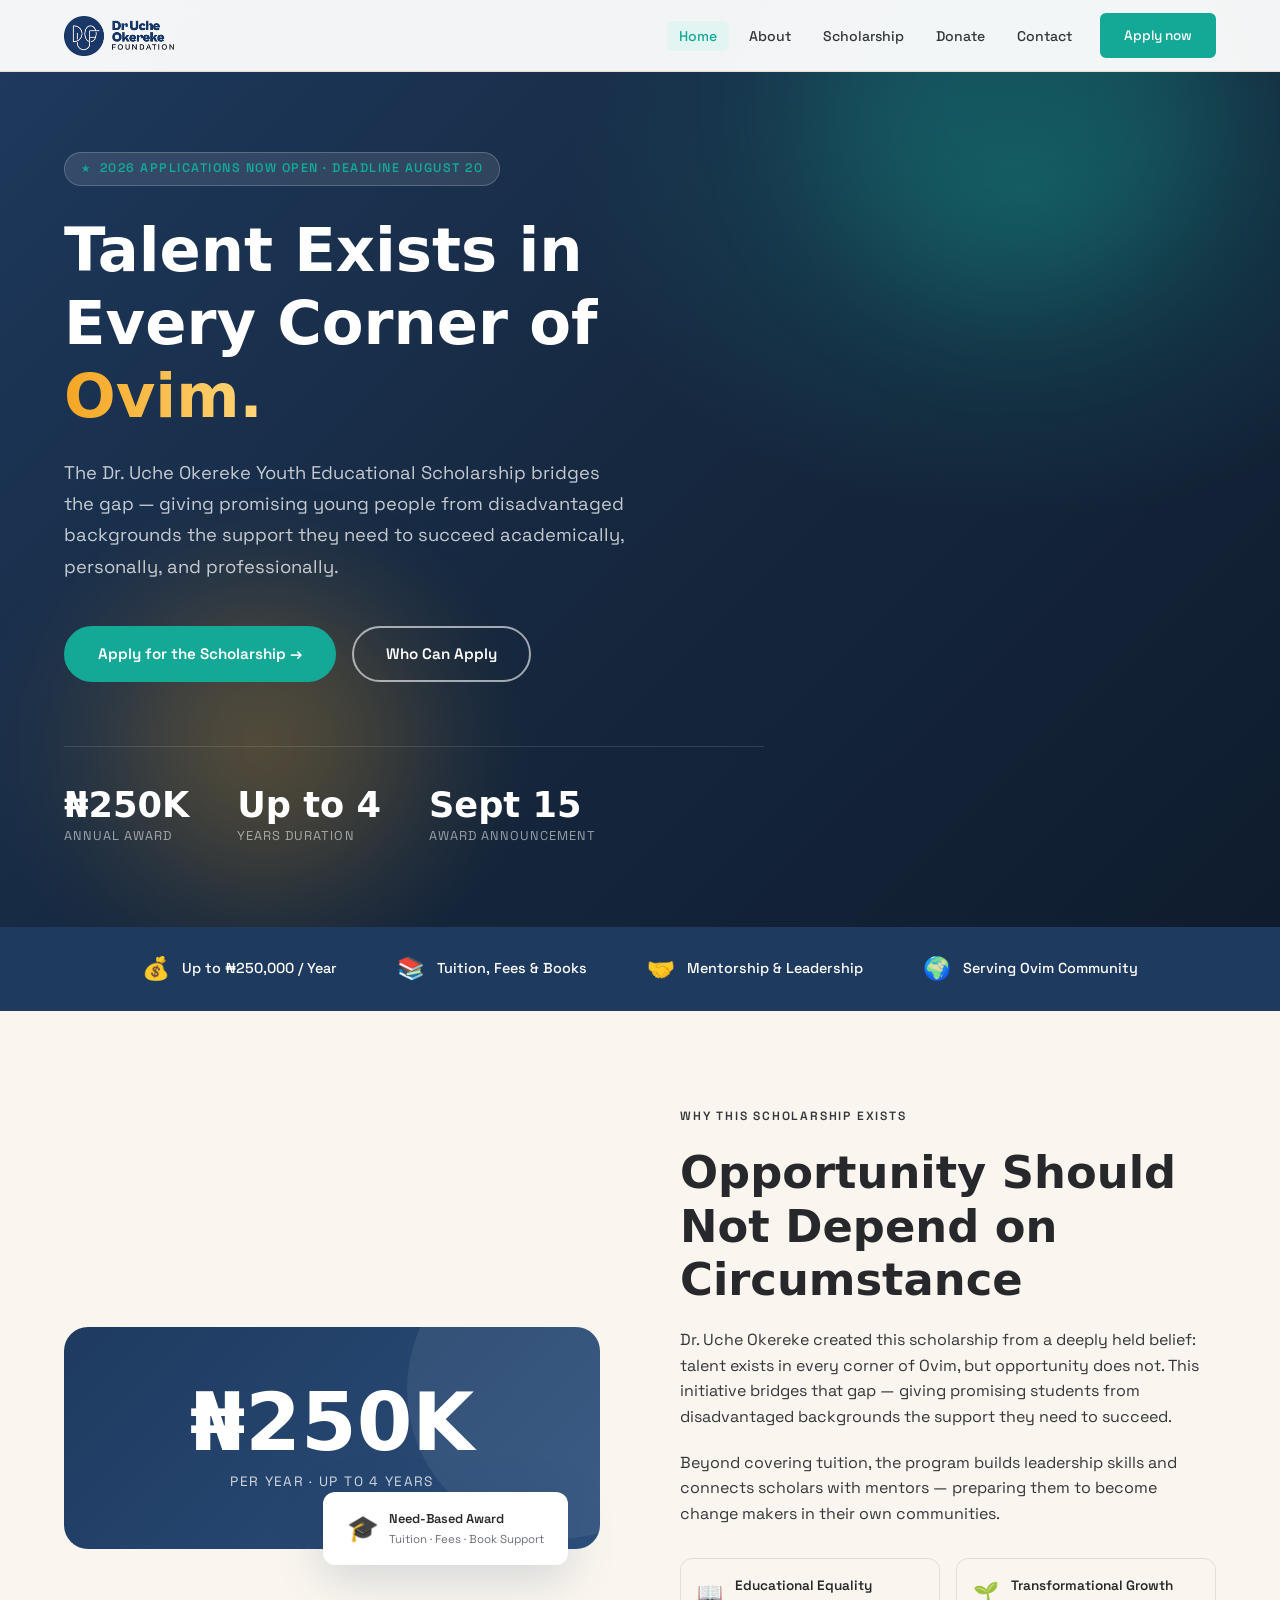
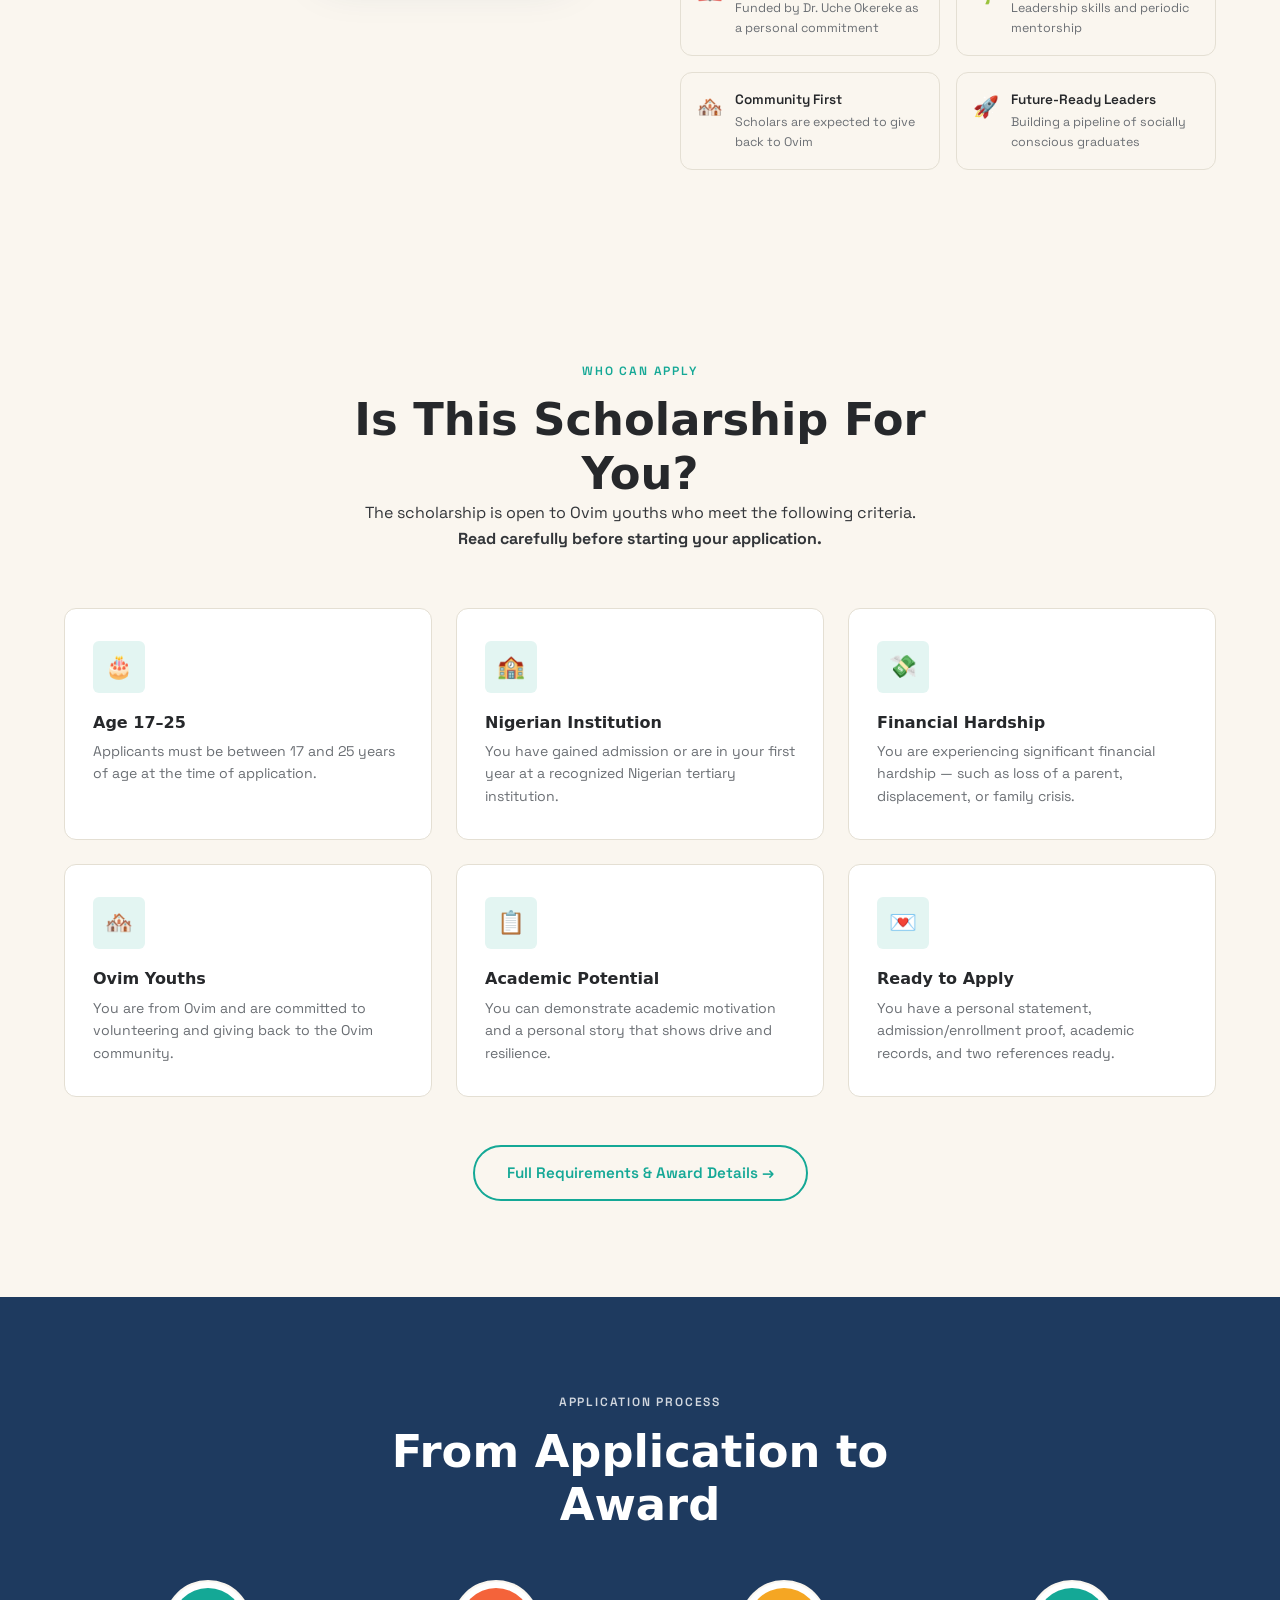
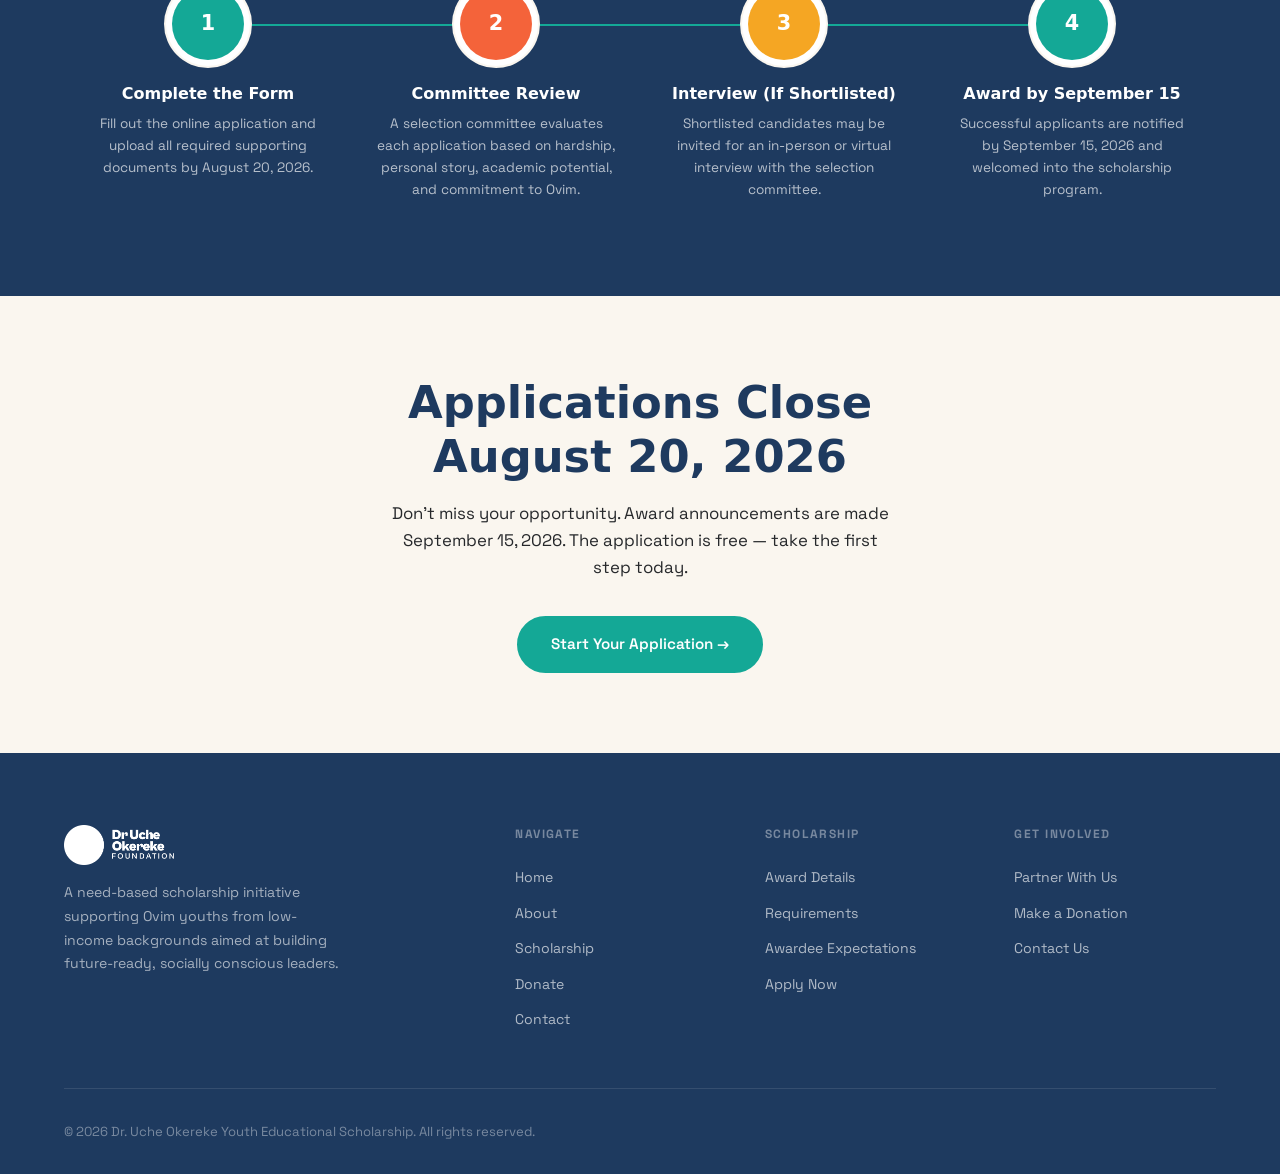
==== commit f2131f13: "changes" ====
--- a/index.html
+++ b/index.html
@@ -15,11 +15,7 @@
   <nav class="navbar" role="navigation" aria-label="Main navigation">
     <div class="container">
       <a href="/" class="nav-logo" aria-label="Scholarship Home">
-        <div class="nav-logo__icon">UO</div>
-        <div class="nav-logo__text">
-          Dr. Uche Okereke Scholarship
-          <span>Youth Educational Fund · Ovim</span>
-        </div>
+        <img src="/assets/duof-logo.png" alt="Dr Uche Okereke Foundation" class="nav-logo__full">
       </a>
       <button class="nav-toggle" id="navToggle" aria-label="Toggle menu" aria-expanded="false">
         <span></span><span></span><span></span>
@@ -30,7 +26,7 @@
         <li><a href="/scholarship">Scholarship</a></li>
         <li><a href="/donate">Donate</a></li>
         <li><a href="/contact">Contact</a></li>
-        <li><a href="/application" class="btn btn--primary">Apply — Deadline Aug 20</a></li>
+        <li><a href="/application" class="btn btn--primary">Apply now</a></li>
       </ul>
     </div>
   </nav>
@@ -59,7 +55,7 @@
             <div class="hero__stat-label">Annual Award</div>
           </div>
           <div>
-            <div class="hero__stat-num">4</div>
+            <div class="hero__stat-num">Up to 4</div>
             <div class="hero__stat-label">Years Duration</div>
           </div>
           <div>
@@ -171,7 +167,7 @@
       <div style="text-align:center; max-width:600px; margin:0 auto 56px;" class="fade-up">
         <p class="eyebrow">Who Can Apply</p>
         <h2>Is This Scholarship For You?</h2>
-        <p>The scholarship is open to Ovim youths who meet the following criteria. <strong>Read carefully before starting your application.</strong></p>
+        <p>The scholarship is open to Ovim youths who meet the following criteria. <br><strong>Read carefully before starting your application.</strong></p>
       </div>
 
       <div class="eligibility-grid fade-up-stagger">
@@ -207,10 +203,8 @@
         </div>
       </div>
 
-      <div style="text-align:center; margin-top:48px;" class="fade-up">
+      <div style="margin-top:48px;display:flex;gap:16px;justify-content:center;flex-wrap:wrap;" class="fade-up btn-row">
         <a href="/scholarship" class="btn btn--outline">Full Requirements &amp; Award Details →</a>
-        &nbsp;&nbsp;
-        <a href="/application" class="btn btn--primary">Apply by August 20, 2026</a>
       </div>
     </div>
   </section>
@@ -250,14 +244,14 @@
 
 
   <!-- CTA BANNER -->
-  <section class="section" style="background:linear-gradient(135deg,var(--royal-blue),var(--vivid-purple));text-align:center;padding:80px 0;">
+  <section class="section" style="background:var(--off-white);text-align:center;padding:80px 0;">
     <div class="container fade-up">
-      <h2 style="color:white;margin-bottom:16px;">Applications Close August 20, 2026</h2>
-      <p style="color:rgba(255,255,255,0.82);max-width:500px;margin:0 auto 36px;font-size:1.05rem;">
+      <h2 style="color: #1E3A5f;margin-bottom:16px; font-weight: 600;">Applications Close <br><strong>August 20, 2026</strong></h2>
+      <p style="color:#26282B;max-width:500px;margin:0 auto 36px;font-size:1.05rem;">
         Don't miss your opportunity. Award announcements are made September 15, 2026.
         The application is free — take the first step today.
       </p>
-      <a href="/application" class="btn btn--white">Start Your Application →</a>
+      <a href="/application" class="btn btn--primary">Start Your Application →</a>
     </div>
   </section>
 
@@ -268,11 +262,7 @@
       <div class="footer-grid">
         <div class="footer-brand">
           <div class="nav-logo" style="margin-bottom:12px;">
-            <div class="nav-logo__icon">UO</div>
-            <div class="nav-logo__text" style="color:white;">
-              Dr. Uche Okereke Scholarship
-              <span style="color:rgba(255,255,255,0.4);">Youth Educational Fund · Ovim</span>
-            </div>
+            <img src="/assets/duof-logo.png" alt="Dr Uche Okereke Foundation" class="nav-logo__full">
           </div>
           <p>A need-based scholarship initiative supporting Ovim youths from low-income backgrounds aimed at building future-ready, socially conscious leaders.</p>
         </div>
--- a/css/styles.css
+++ b/css/styles.css
@@ -1,34 +1,37 @@
 /* ============================================================
    SCHOLARSHIP FOUNDATION — Global Styles
-   Color Scheme: Blue · Purple · White
+   Color Scheme: DUOF Brand Palette (Deep Horizon Blue · Rising Teal · Coral · Gold)
    ============================================================ */
 
 /* ---------- Google Fonts ---------- */
-@import url('https://fonts.googleapis.com/css2?family=Playfair+Display:wght@600;700&family=Inter:wght@300;400;500;600&display=swap');
+@import url('https://api.fontshare.com/v2/css?f[]=cabinet-grotesk@400,500,600,700,800&display=swap');
+@import url('https://fonts.googleapis.com/css2?family=Space+Grotesk:wght@300;400;500;600;700&display=swap');
 
 /* ---------- CSS Variables ---------- */
 :root {
-  --deep-navy:    #0d1b3e;   /* primary dark */
-  --royal-blue:   #1a3a8f;   /* primary blue */
-  --mid-blue:     #2756c8;   /* accent blue */
-  --vivid-purple: #6c3fc5;   /* signature purple */
-  --soft-purple:  #9b72e8;   /* light purple */
-  --lavender:     #e8e0ff;   /* tint / background accent */
+  --deep-navy:    #1E3A5F;   /* Deep Horizon Blue — primary/structure */
+  --royal-blue:   #2C4F7C;   /* lighter navy tone, for subtle same-hue gradients only */
+  --mid-blue:     #2C4F7C;   /* kept in sync with royal-blue */
+  --vivid-purple: #14A896;   /* Rising Teal — action: buttons, links, CTAs, progress */
+  --soft-purple:  #5FC9BA;   /* light teal — tags/eyebrow text on dark backgrounds */
+  --lavender:     #E3F5F2;   /* light teal tint — hover backgrounds */
   --white:        #ffffff;
-  --off-white:    #f7f6ff;   /* very subtle purple tint */
-  --text-dark:    #0d1b3e;
-  --text-body:    #3a3a5c;
-  --text-muted:   #6b6b8a;
-  --border:       #ddd8f5;
-
-  --display-font: 'Playfair Display', Georgia, serif;
-  --body-font:    'Inter', system-ui, sans-serif;
+  --off-white:    #FAF6EF;   /* Warm Sand — section backgrounds */
+  --hopeful-coral: #F4633A;  /* urgency: deadlines, callouts — use sparingly */
+  --golden:        #F5A623; /* achievement: badges, milestones */
+  --text-dark:    #26282B;  /* Charcoal Ink */
+  --text-body:    #33363A;
+  --text-muted:   #6B6F74;
+  --border:       #E4DFD3;
+
+  --display-font: 'Cabinet Grotesk', system-ui, sans-serif;
+  --body-font:    'Space Grotesk', system-ui, sans-serif;
 
   --radius-sm: 6px;
   --radius-md: 12px;
   --radius-lg: 24px;
-  --shadow:    0 4px 24px rgba(108, 63, 197, 0.12);
-  --shadow-lg: 0 12px 48px rgba(13, 27, 62, 0.18);
+  --shadow:    0 4px 24px rgba(20, 168, 150, 0.12);
+  --shadow-lg: 0 12px 48px rgba(30, 58, 95, 0.18);
 
   --nav-height: 72px;
   --max-width:  1200px;
@@ -40,7 +43,7 @@
 body {
   font-family: var(--body-font);
   color: var(--text-body);
-  background: var(--white);
+  background: var(--off-white);
   line-height: 1.6;
   -webkit-font-smoothing: antialiased;
 }
@@ -65,7 +68,7 @@
 }
 .eyebrow--white { color: var(--soft-purple); }
 
-h1, h2, h3, h4 { font-family: var(--display-font); color: var(--text-dark); line-height: 1.2; }
+h1, h2, h3, h4 { font-family: var(--display-font); font-weight: 800; color: var(--text-dark); line-height: 1.2; }
 .section--dark h1,
 .section--dark h2,
 .section--dark h3 { color: var(--white); }
@@ -98,10 +101,21 @@
   border-color: var(--vivid-purple);
 }
 .btn--primary:hover {
-  background: #5a2fa8;
-  border-color: #5a2fa8;
+  background: #0e8577;
+  border-color: #0e8577;
   transform: translateY(-2px);
-  box-shadow: 0 8px 24px rgba(108,63,197,0.35);
+  box-shadow: 0 8px 24px rgba(20,168,150,0.35);
+}
+.btn--orange {
+  background: var(--hopeful-coral);
+  color: var(--white);
+  border-color: var(--hopeful-coral);
+}
+.btn--orange:hover {
+  background: #a0442a;
+  border-color: #a0442a;
+  transform: translateY(-2px);
+  box-shadow: 0 8px 24px rgba(186, 115, 40, 0.35);
 }
 .btn--outline {
   background: transparent;
@@ -130,6 +144,15 @@
 .btn--outline-white:hover {
   background: rgba(255,255,255,0.12);
   border-color: var(--white);
+}
+
+.nav-logo__full {
+  height: 40px;
+  width: auto;
+  display: block;
+}
+.footer .nav-logo__full {
+  filter: brightness(0) invert(1);
 }
 
 /* ---------- Navigation ---------- */
@@ -158,10 +181,15 @@
 }
 .nav-logo__icon {
   width: 40px; height: 40px;
-  background: linear-gradient(135deg, var(--royal-blue), var(--vivid-purple));
   border-radius: 10px;
   display: flex; align-items: center; justify-content: center;
-  color: white; font-family: var(--display-font); font-size: 1.1rem; font-weight: 700;
+  overflow: hidden;
+  flex-shrink: 0;
+}
+.nav-logo__icon img {
+  width: 100%; height: 100%;
+  object-fit: cover;
+  display: block;
 }
 .nav-logo__text {
   font-family: var(--display-font);
@@ -190,6 +218,14 @@
   background: var(--lavender);
 }
 .nav-links .btn { margin-left: 8px; padding: 10px 22px; font-size: 0.85rem; }
+.nav-links a.btn--primary,
+.nav-links a.btn--primary:hover,
+.nav-links a.btn--primary:active,
+.nav-links a.btn--primary:focus,
+.nav-links a.btn--primary.active {
+  color: var(--white) !important;
+  background: var(--vivid-purple);
+}
 
 .nav-toggle {
   display: none;
@@ -211,15 +247,15 @@
   position: relative;
   overflow: hidden;
   padding-top: var(--nav-height);
-  background: linear-gradient(135deg, var(--deep-navy) 0%, #1a1050 50%, #2d1280 100%);
+  background: linear-gradient(135deg, var(--deep-navy) 0%, #16283f 50%, #0f1c2e 100%);
 }
 .hero::before {
   content: '';
   position: absolute;
   inset: 0;
   background:
-    radial-gradient(ellipse 60% 60% at 80% 20%, rgba(108,63,197,0.35) 0%, transparent 60%),
-    radial-gradient(ellipse 40% 50% at 20% 80%, rgba(27,58,143,0.4) 0%, transparent 55%);
+    radial-gradient(ellipse 60% 60% at 80% 20%, rgba(20,168,150,0.25) 0%, transparent 60%),
+    radial-gradient(ellipse 40% 50% at 20% 80%, rgba(245,166,35,0.12) 0%, transparent 55%);
   pointer-events: none;
 }
 /* Floating orb decoration */
@@ -232,13 +268,13 @@
 }
 .hero__orb--1 {
   width: 400px; height: 400px;
-  background: rgba(108,63,197,0.25);
+  background: rgba(20,168,150,0.22);
   top: -100px; right: 5%;
   animation-delay: 0s;
 }
 .hero__orb--2 {
   width: 280px; height: 280px;
-  background: rgba(39,86,200,0.2);
+  background: rgba(245,166,35,0.16);
   bottom: 5%; left: 10%;
   animation-delay: -4s;
 }
@@ -259,7 +295,7 @@
   gap: 8px;
   background: rgba(255,255,255,0.1);
   border: 1px solid rgba(255,255,255,0.2);
-  color: var(--soft-purple);
+  color: var(--vivid-purple);
   font-size: 0.78rem;
   font-weight: 600;
   letter-spacing: 0.12em;
@@ -272,7 +308,7 @@
 .hero h1 { color: var(--white); margin-bottom: 24px; }
 .hero h1 em {
   font-style: normal;
-  background: linear-gradient(90deg, var(--soft-purple), #c3a8ff);
+  background: linear-gradient(90deg, var(--golden), #ffd77a);
   -webkit-background-clip: text;
   -webkit-text-fill-color: transparent;
   background-clip: text;
@@ -310,7 +346,7 @@
 
 /* ---------- Mission Strip ---------- */
 .mission-strip {
-  background: linear-gradient(90deg, var(--royal-blue), var(--vivid-purple));
+  background: var(--deep-navy);
   padding: 24px 0;
   overflow: hidden;
 }
@@ -346,7 +382,7 @@
   position: relative;
 }
 .about__card {
-  background: linear-gradient(135deg, var(--royal-blue), var(--vivid-purple));
+  background: linear-gradient(135deg, var(--deep-navy), var(--royal-blue));
   border-radius: var(--radius-lg);
   padding: 56px 40px;
   color: white;
@@ -425,7 +461,7 @@
   position: absolute;
   top: 0; left: 0; right: 0;
   height: 3px;
-  background: linear-gradient(90deg, var(--royal-blue), var(--vivid-purple));
+  background: var(--vivid-purple);
   transform: scaleX(0);
   transform-origin: left;
   transition: transform 0.3s ease;
@@ -456,7 +492,7 @@
   position: absolute;
   top: 36px; left: 10%; right: 10%;
   height: 2px;
-  background: linear-gradient(90deg, var(--royal-blue), var(--vivid-purple));
+  background: var(--vivid-purple);
 }
 .step {
   text-align: center;
@@ -466,7 +502,7 @@
 }
 .step__num {
   width: 72px; height: 72px;
-  background: linear-gradient(135deg, var(--royal-blue), var(--vivid-purple));
+  background: var(--vivid-purple);
   border-radius: 50%;
   display: flex; align-items: center; justify-content: center;
   font-family: var(--display-font);
@@ -474,10 +510,15 @@
   font-weight: 700;
   color: white;
   margin: 0 auto 24px;
-  box-shadow: 0 0 0 6px var(--white), 0 0 0 8px var(--lavender);
-}
+  box-shadow: 0 0 0 6px var(--white), 0 0 0 8px var(--off-white);
+}
+.step:nth-child(2) .step__num { background: var(--hopeful-coral); }
+.step:nth-child(3) .step__num { background: var(--golden); }
+.step:nth-child(4) .step__num { background: var(--vivid-purple); }
 .step h3 { margin-bottom: 10px; font-size: 1rem; }
 .step p { font-size: 0.85rem; color: var(--text-muted); }
+.section--dark .step h3 { color: var(--white); }
+.section--dark .step p { color: rgba(255,255,255,0.68); }
 
 /* ---------- Application Page ---------- */
 .application-layout {
@@ -569,7 +610,7 @@
 .form-group select:focus,
 .form-group textarea:focus {
   border-color: var(--vivid-purple);
-  box-shadow: 0 0 0 3px rgba(108,63,197,0.12);
+  box-shadow: 0 0 0 3px rgba(20,168,150,0.12);
 }
 .form-group input.error,
 .form-group select.error,
@@ -577,8 +618,18 @@
 .form-group .error-msg { font-size: 0.78rem; color: #e74c3c; margin-top: 4px; display: none; }
 .form-group.has-error .error-msg { display: block; }
 
+/* Bytescale upload button status feedback */
+.bs-upload-status {
+  font-size: 0.82rem;
+  margin-top: 8px;
+  color: var(--text-muted);
+}
+.bs-upload-status.uploaded { color: #22c55e; font-weight: 600; }
+.bs-upload-status.failed { color: #e74c3c; font-weight: 600; }
+.bs-upload-group.has-error .bs-upload-btn { border-color: #e74c3c; }
+
 .form-group textarea { min-height: 100px; resize: vertical; }
-.form-group select { cursor: pointer; background-image: url("data:image/svg+xml,%3Csvg xmlns='http://www.w3.org/2000/svg' width='12' height='8' viewBox='0 0 12 8'%3E%3Cpath d='M1 1l5 5 5-5' stroke='%236b6b8a' stroke-width='1.5' fill='none' stroke-linecap='round'/%3E%3C/svg%3E"); background-repeat: no-repeat; background-position: right 14px center; padding-right: 40px; }
+.form-group select { cursor: pointer; background-image: url("data:image/svg+xml,%3Csvg xmlns='http://www.w3.org/2000/svg' width='12' height='8' viewBox='0 0 12 8'%3E%3Cpath d='M1 1l5 5 5-5' stroke='%236b6f74' stroke-width='1.5' fill='none' stroke-linecap='round'/%3E%3C/svg%3E"); background-repeat: no-repeat; background-position: right 14px center; padding-right: 40px; }
 
 .form-hint { font-size: 0.78rem; color: var(--text-muted); margin-top: 4px; }
 
@@ -714,7 +765,7 @@
   display: flex; align-items: center; gap: 8px;
 }
 .sidebar-card--cta {
-  background: linear-gradient(135deg, var(--royal-blue), var(--vivid-purple));
+  background: var(--hopeful-coral);
   border: none;
   color: white;
 }
@@ -757,7 +808,7 @@
 
 /* ---------- Page Hero (inner pages) ---------- */
 .page-hero {
-  background: linear-gradient(135deg, var(--deep-navy) 0%, #1a1050 100%);
+  background: linear-gradient(135deg, var(--deep-navy) 0%, #16283f 100%);
   padding: calc(var(--nav-height) + 64px) 0 64px;
   text-align: center;
   position: relative;
@@ -767,7 +818,7 @@
   content: '';
   position: absolute;
   inset: 0;
-  background: radial-gradient(ellipse 50% 80% at 50% 0%, rgba(108,63,197,0.3) 0%, transparent 70%);
+  background: radial-gradient(ellipse 50% 80% at 50% 0%, rgba(20,168,150,0.22) 0%, transparent 70%);
 }
 .page-hero .container { position: relative; z-index: 1; }
 .page-hero h1 { color: white; margin-bottom: 16px; }
@@ -895,15 +946,20 @@
     background: white;
     flex-direction: column;
     align-items: stretch;
-    padding: 20px 24px 28px;
+    padding: 16px 24px 24px;
     border-bottom: 1px solid var(--border);
+    border-radius: 0 0 var(--radius-lg) var(--radius-lg);
     box-shadow: var(--shadow-lg);
-    transform: translateY(-120%);
+    transform: translateY(calc(-100% - var(--nav-height) - 12px));
     transition: transform 0.35s cubic-bezier(0.4, 0, 0.2, 1);
     z-index: 999;
   }
   .nav-links.open { transform: translateY(0); }
-  .nav-links a { padding: 10px 4px; border-radius: 0; border-bottom: 1px solid var(--border); }
+  .nav-links a:not(.btn) { padding: 10px 4px; border-radius: 0; border-bottom: 1px solid var(--border); }
+  .nav-links a.btn--primary,
+  .nav-links a.btn--primary:hover,
+  .nav-links a.btn--primary:active,
+  .nav-links a.btn--primary:focus { color: var(--white) !important; margin-left: 0; margin-top: 8px; }
   .nav-links a:last-child { border-bottom: none; }
   .nav-links .btn { margin: 12px 0 0; width: 100%; justify-content: center; }
   .nav-toggle { display: flex; }
@@ -925,6 +981,12 @@
   .section { padding: 64px 0; }
   .hero__stats { gap: 28px; }
   .process-steps::before { display: none; }
+  .process-steps { gap: 36px; margin-top: 40px; }
+  .step { padding: 0 16px; }
+  .step__num { width: 52px; height: 52px; font-size: 1.1rem; margin-bottom: 16px; box-shadow: 0 0 0 4px var(--white), 0 0 0 6px var(--lavender); }
+  .btn-row { flex-direction: column; align-items: stretch; }
+  .btn-row .btn { width: 100%; justify-content: center; }
+  .donate-methods { grid-template-columns: 1fr !important; }
   .form-row { grid-template-columns: 1fr; }
   .dob-row { grid-template-columns: 0.75fr 1.3fr 0.95fr; gap: 6px; }
   .dob-row select { padding-left: 10px; padding-right: 28px; background-position: right 8px center; font-size: 0.85rem; }
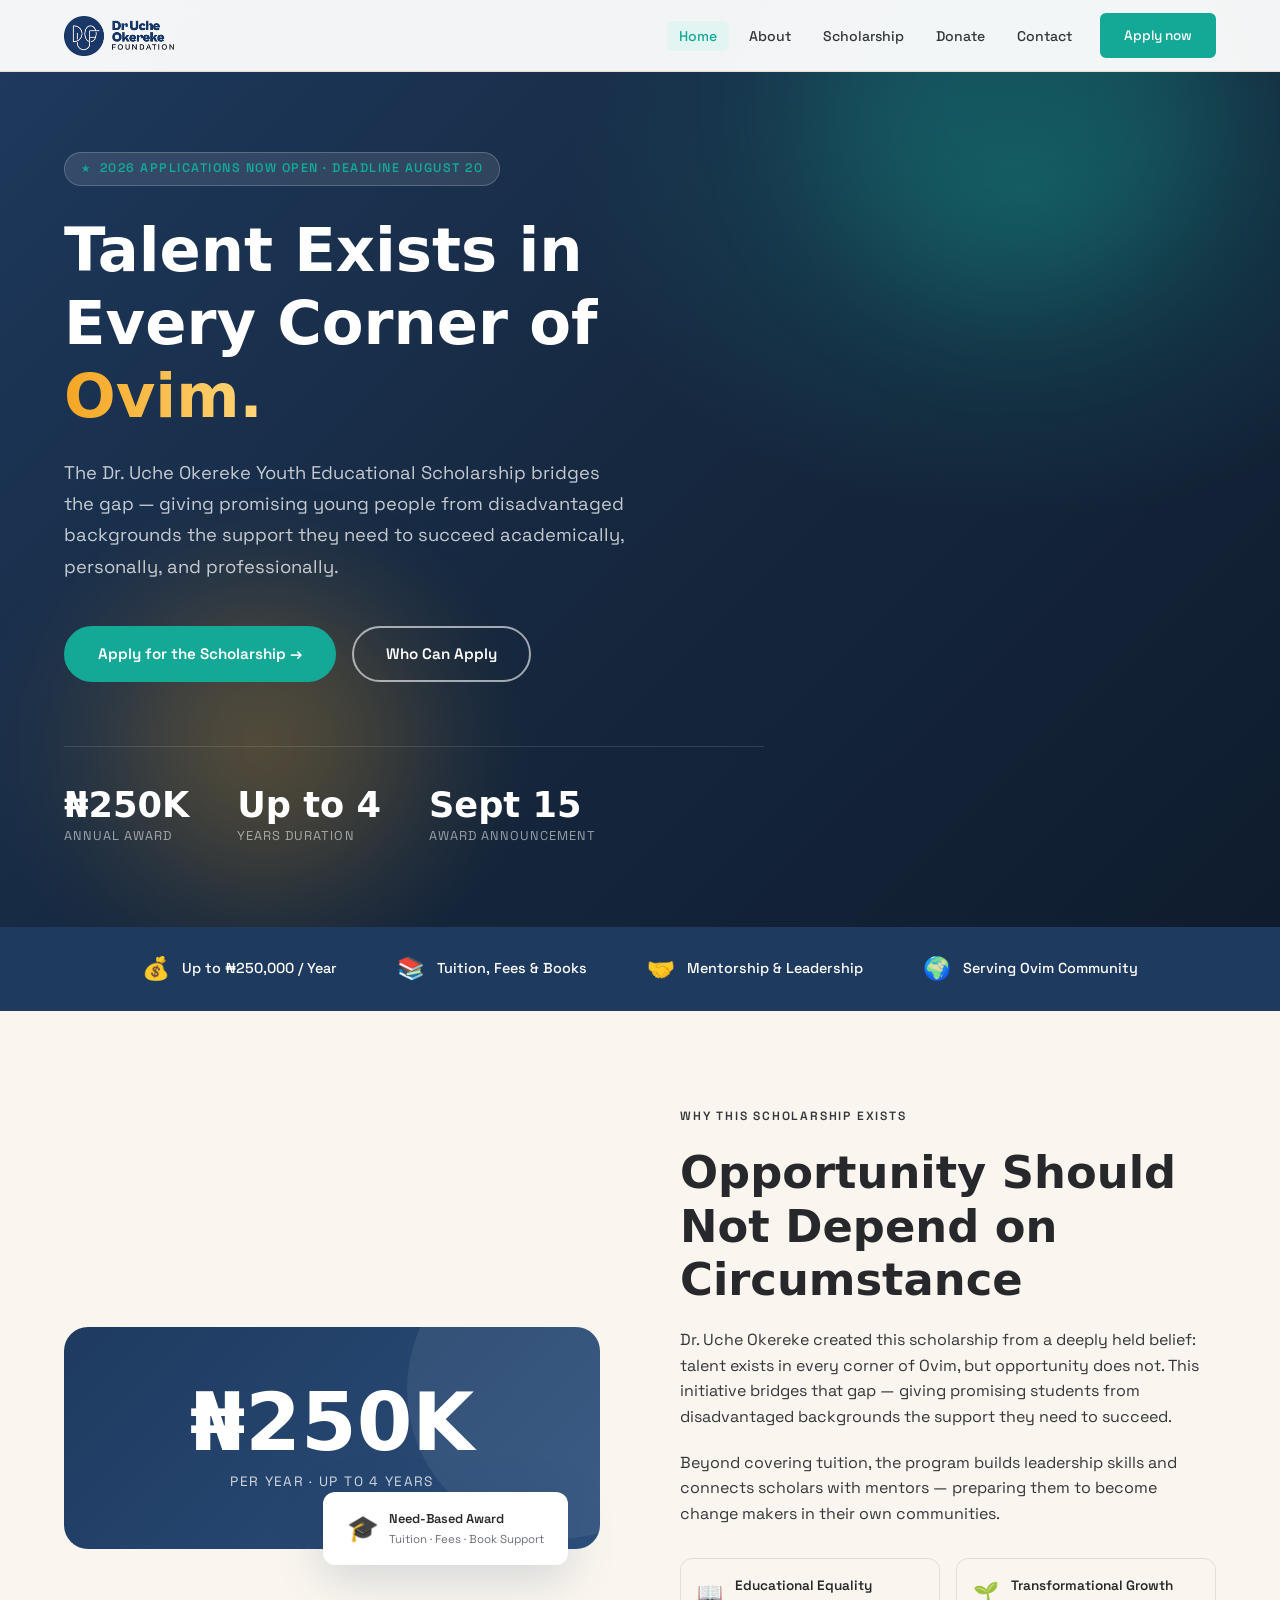
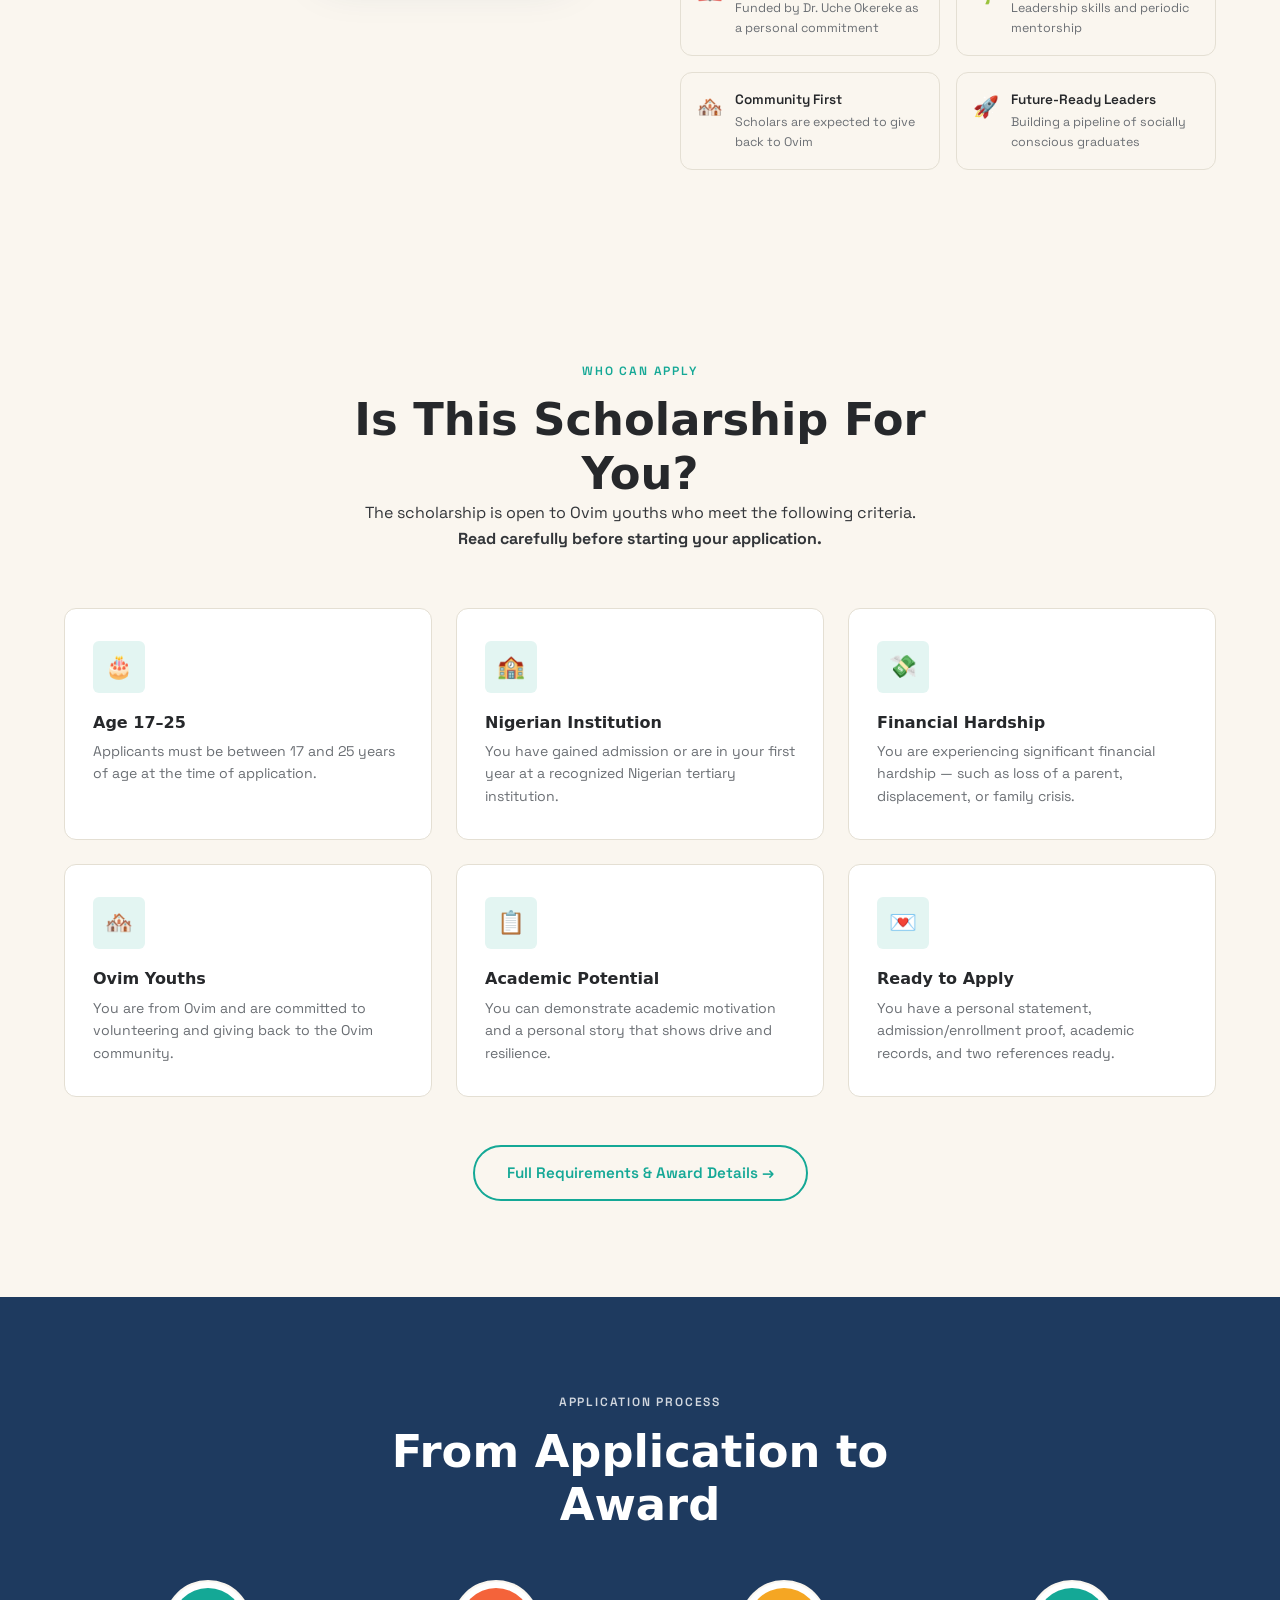
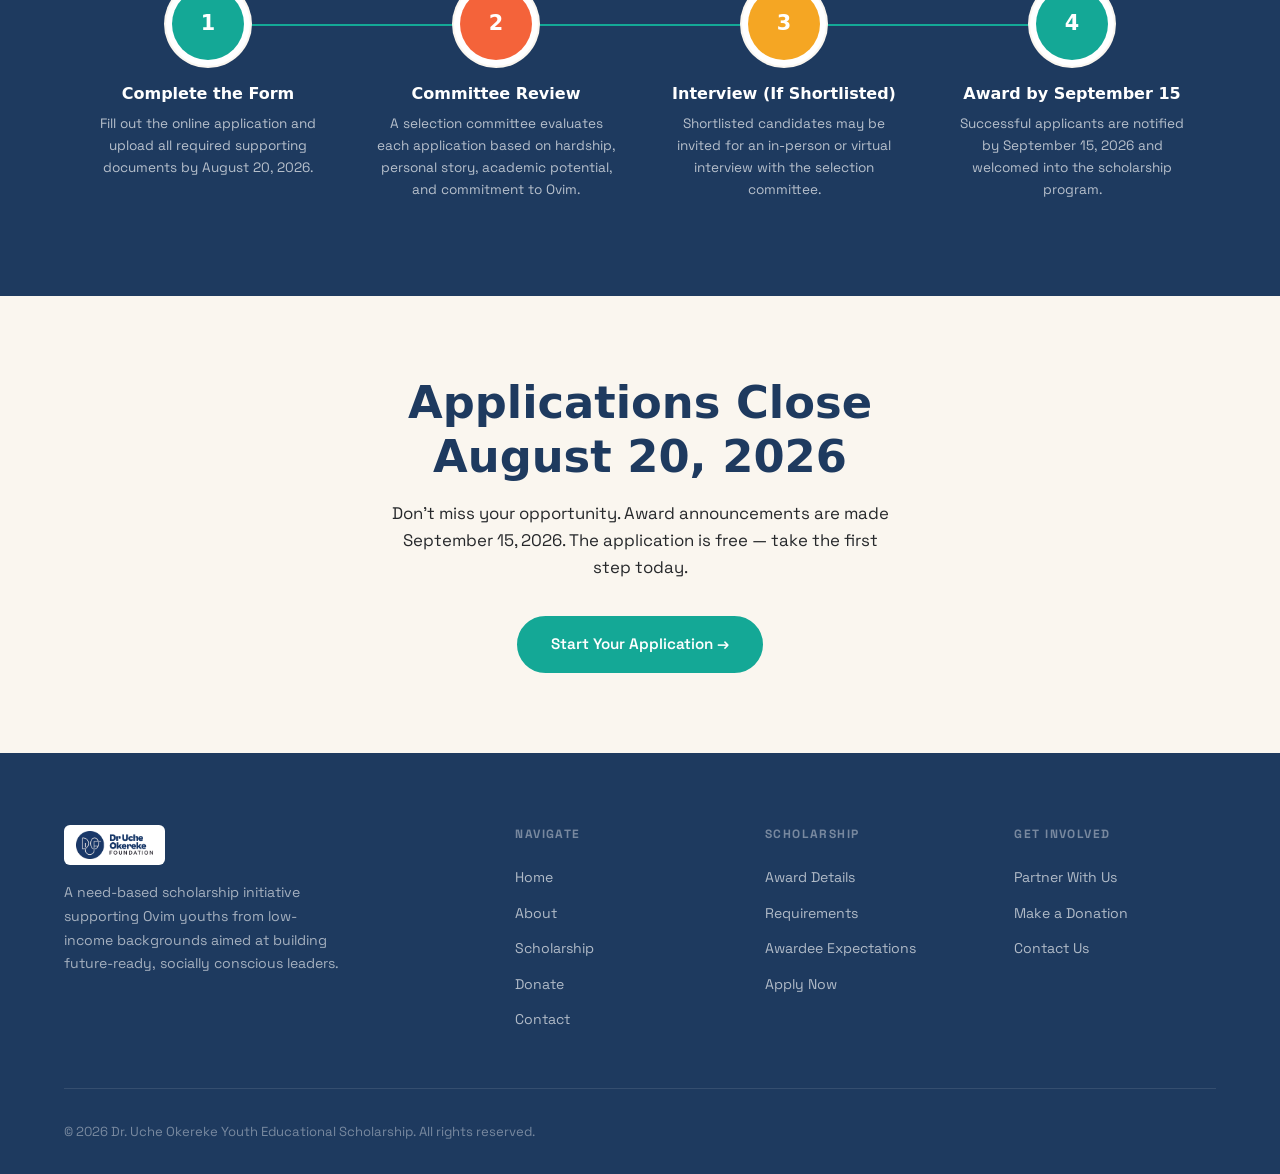
==== commit 3437ccdc: "sitename" ====
--- a/index.html
+++ b/index.html
@@ -3,7 +3,8 @@
 <head>
   <meta charset="UTF-8" />
   <meta name="viewport" content="width=device-width, initial-scale=1.0" />
-  <title>Dr. Uche Okereke Youth Educational Scholarship</title>
+  <title>Dr. Uche Okereke Youth Educational Fund</title>
+  <meta property="og:site_name" content="Dr. Uche Okereke Foundation">
   <meta name="description" content="A need-based scholarship supporting Ovim youths from low-income backgrounds pursuing higher education at Nigerian institutions." />
   <link rel="stylesheet" href="css/styles.css" />
   <link rel="icon" type="image/png" sizes="32x32" href="/assets/favicon-32x32.png">
--- a/css/styles.css
+++ b/css/styles.css
@@ -152,7 +152,9 @@
   display: block;
 }
 .footer .nav-logo__full {
-  filter: brightness(0) invert(1);
+  background: var(--white);
+  padding: 6px 12px;
+  border-radius: var(--radius-sm);
 }
 
 /* ---------- Navigation ---------- */
